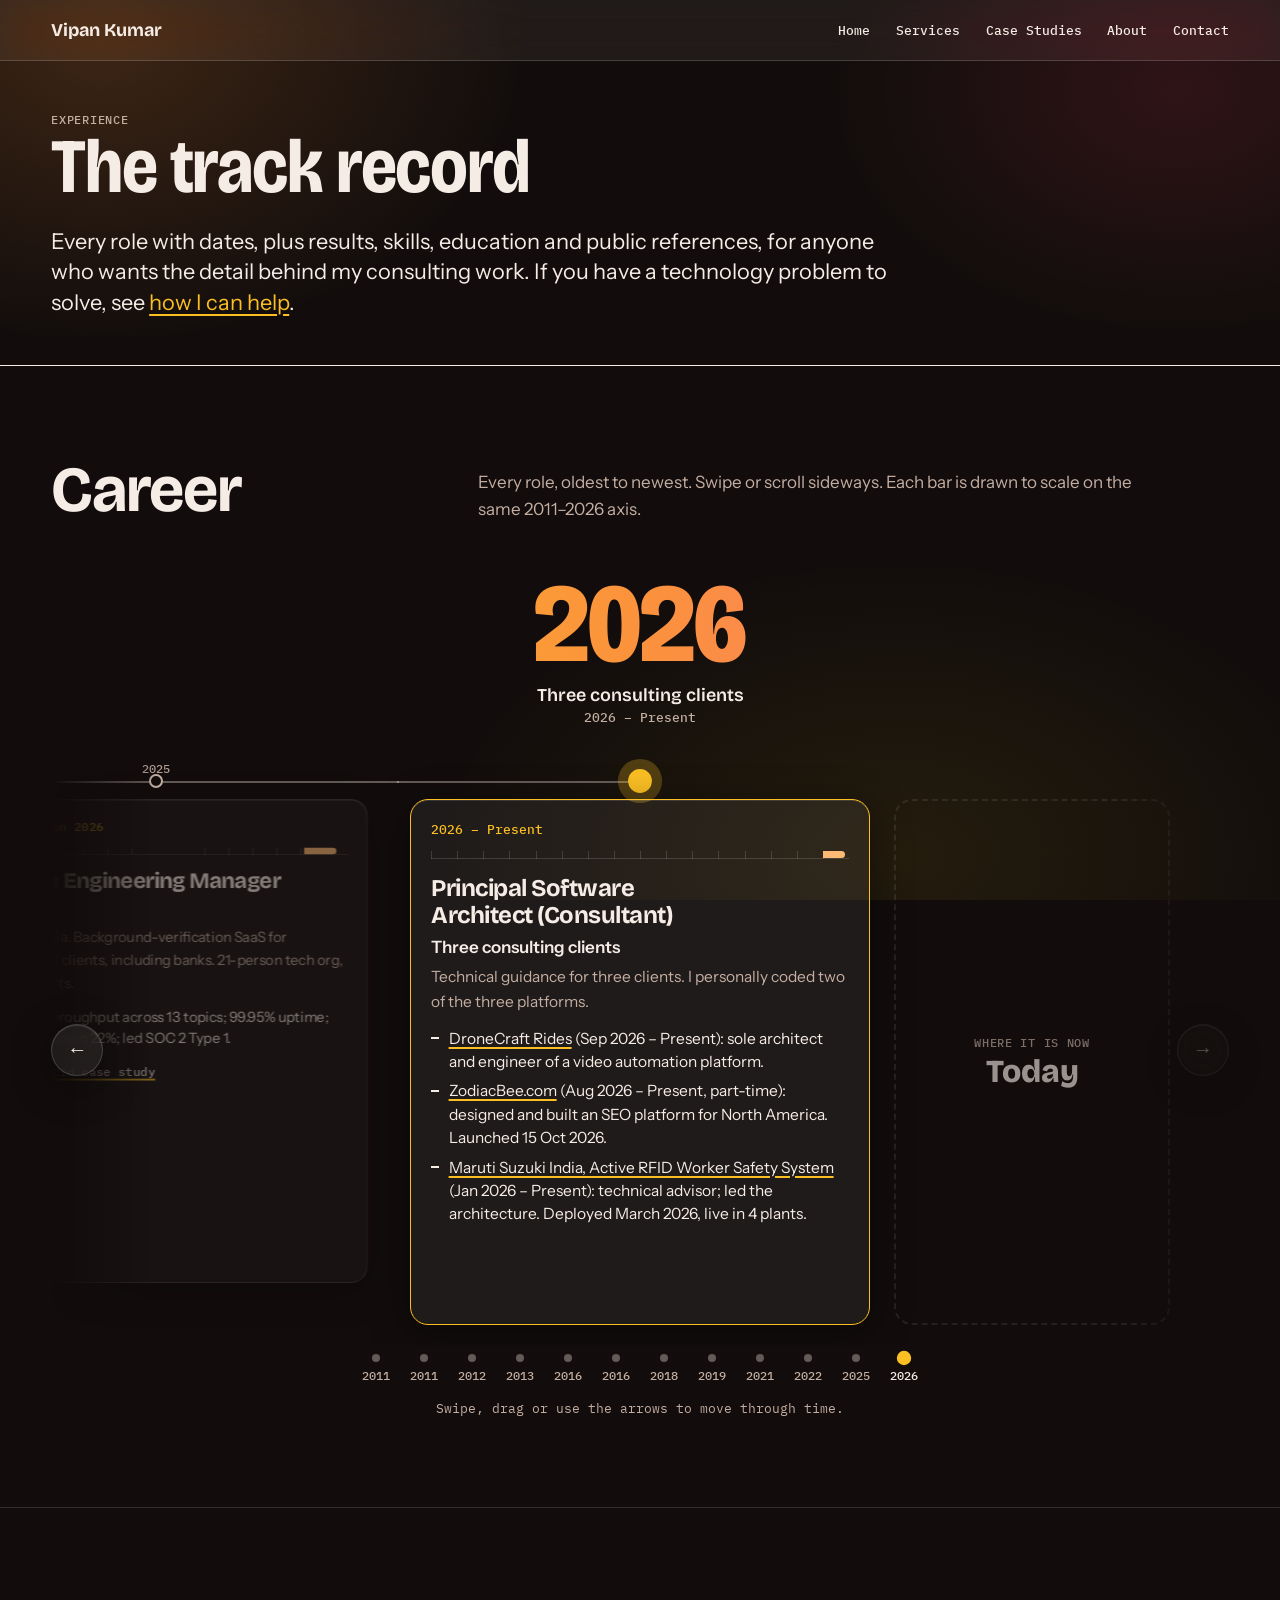
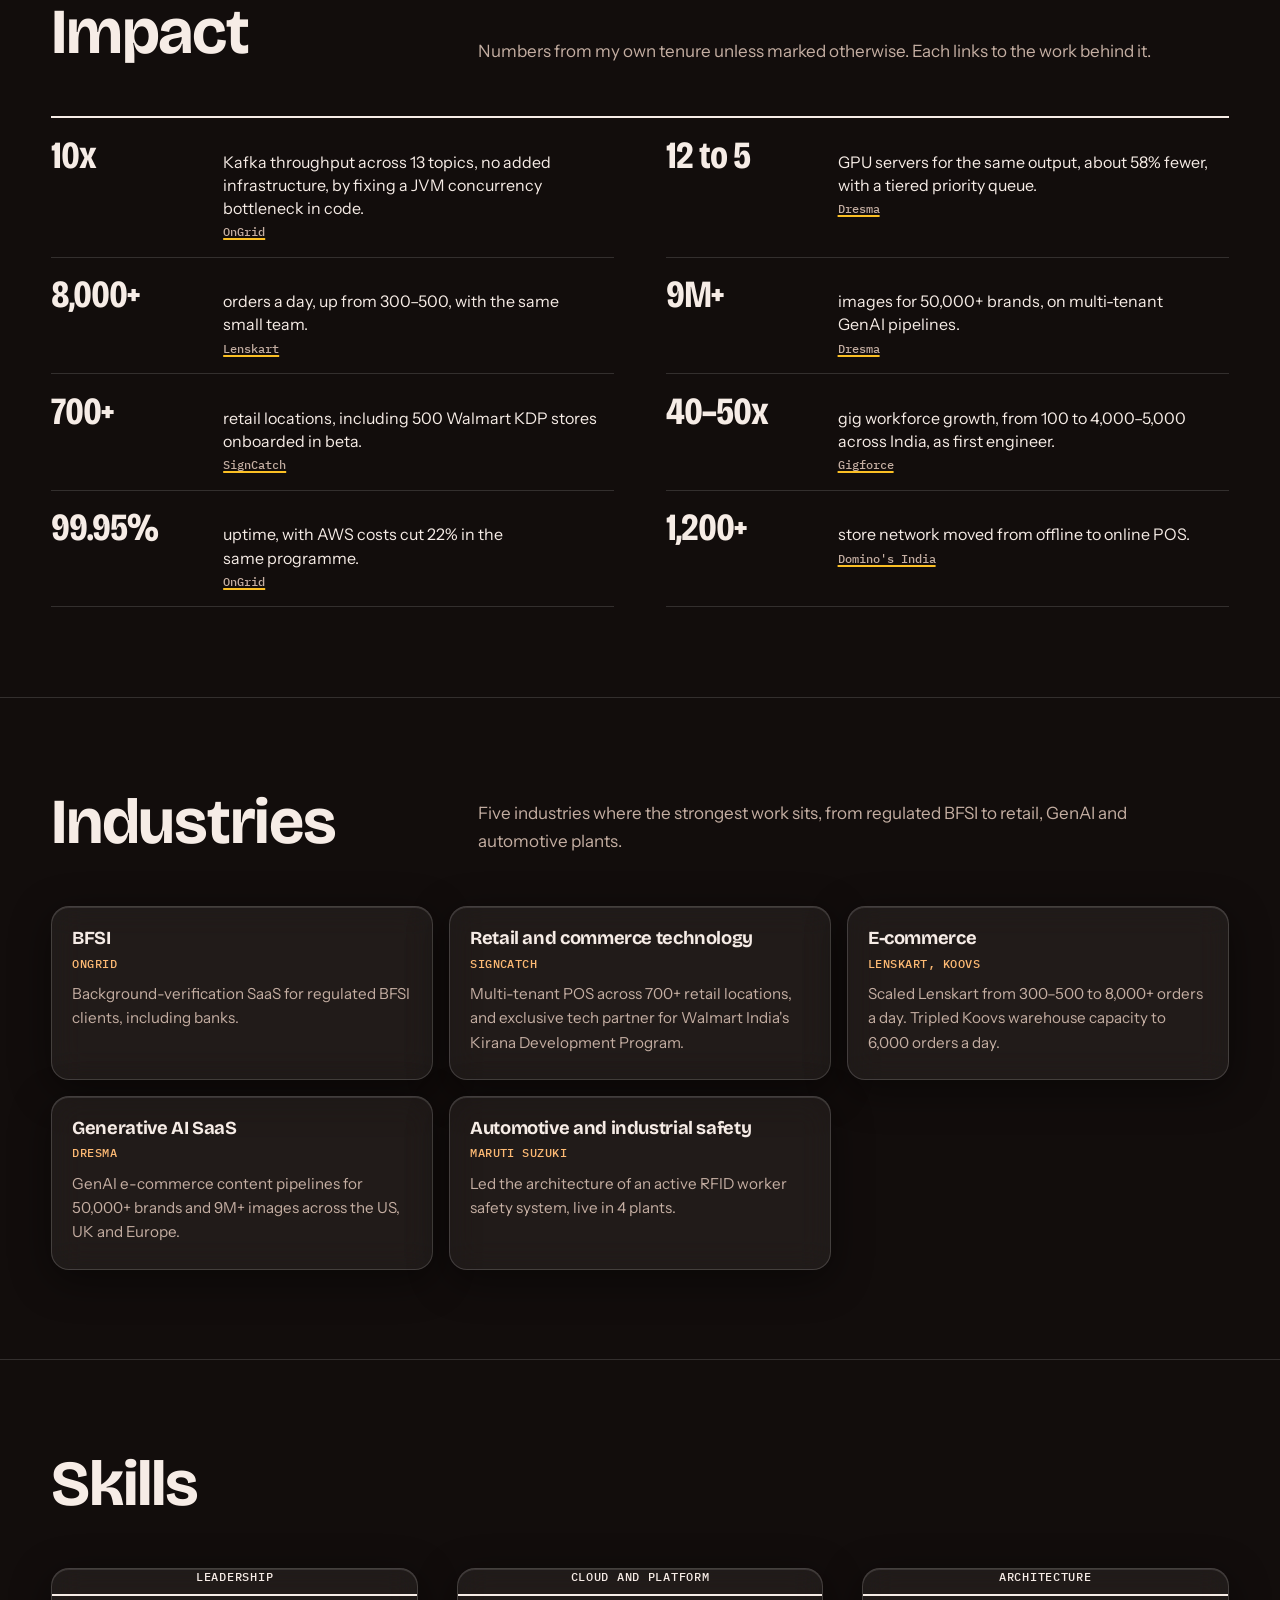
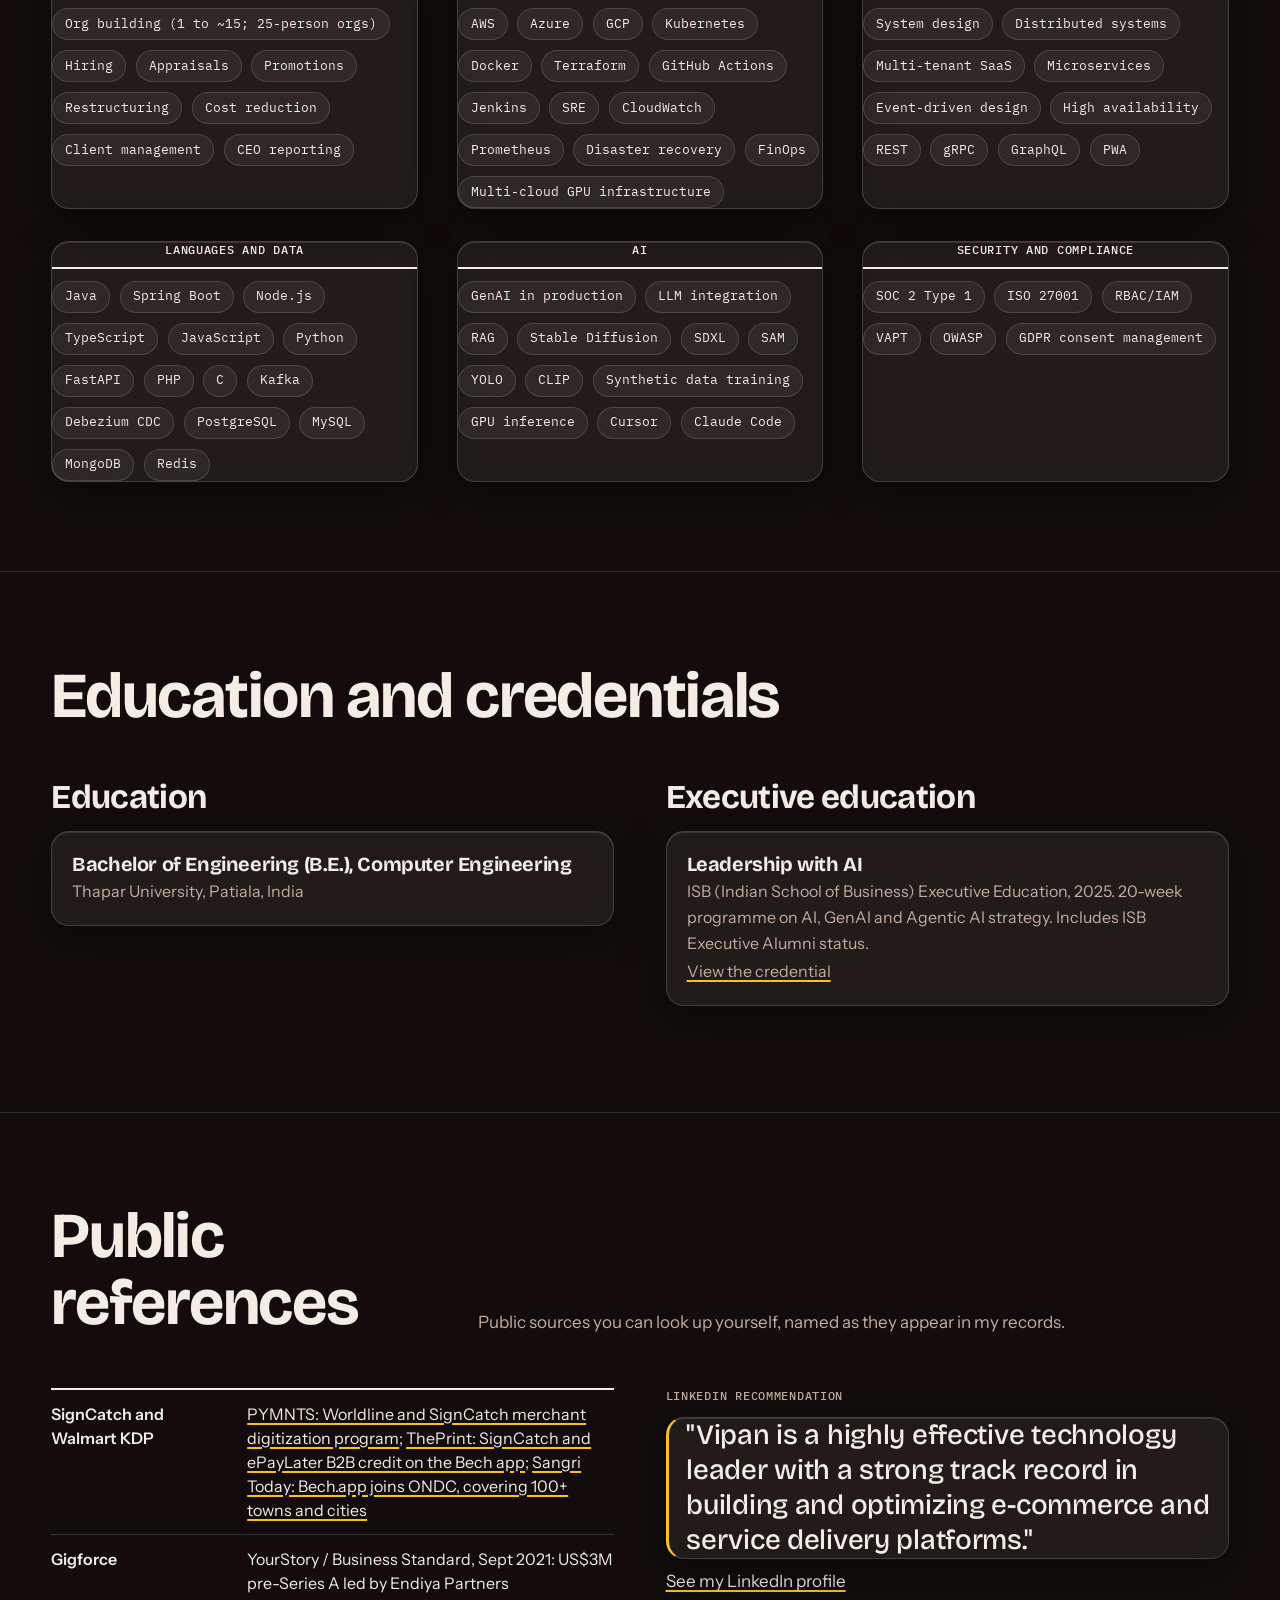
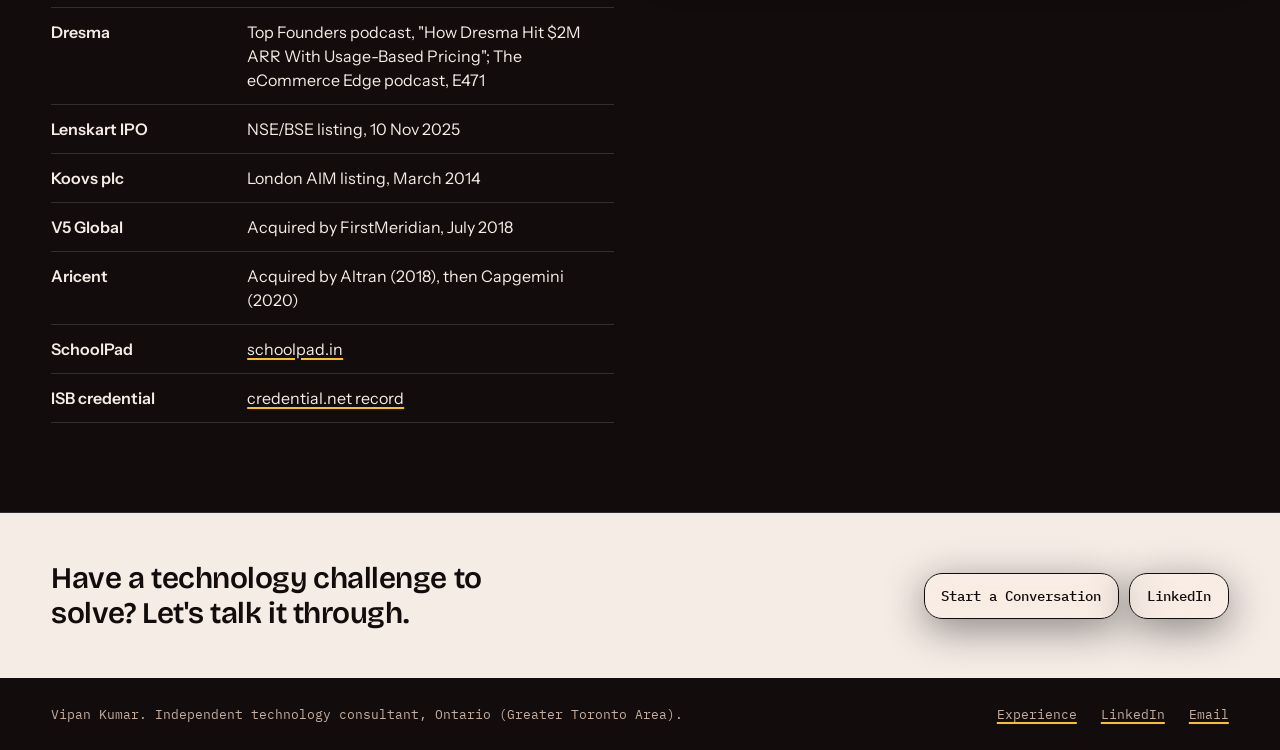
==== experience.html @ 75bd7a9a "Reposition site as independent technology consulting Homepage now leads with services, labelled case" ====
<!doctype html>
<html lang="en-CA">
<head>
<meta charset="utf-8">
<meta name="viewport" content="width=device-width, initial-scale=1">
<title>Experience | Vipan Kumar</title>
<meta name="description" content="The track record behind Vipan Kumar's technology consulting: every role with dates, measured results, industries, skills, education and public references.">
<meta name="author" content="Vipan Kumar">
<link rel="canonical" href="https://vipan.me/experience.html">
<meta name="robots" content="index, follow, max-image-preview:large">
<meta property="og:locale" content="en_CA">
<meta name="twitter:title" content="Experience | Vipan Kumar">
<meta name="twitter:description" content="The track record behind Vipan Kumar's technology consulting: every role with dates, measured results, industries, skills, education and public references.">
<meta name="twitter:image" content="https://vipan.me/assets/og-image.png?v=4">
<link rel="alternate" type="text/plain" href="https://vipan.me/llms.txt" title="LLM-readable summary">
<meta property="og:type" content="profile">
<meta property="og:site_name" content="Vipan Kumar">
<meta property="og:title" content="Experience | Vipan Kumar">
<meta property="og:description" content="The track record behind Vipan Kumar's technology consulting: every role with dates, measured results, industries, skills, education and public references.">
<meta property="og:url" content="https://vipan.me/experience.html">
<meta property="og:image" content="https://vipan.me/assets/og-image.png?v=4">
<meta property="og:image:width" content="1200">
<meta property="og:image:height" content="630">
<meta property="og:image:alt" content="Vipan Kumar, independent technology consultant, fractional CTO and software architect">
<meta name="twitter:card" content="summary_large_image">
<meta name="theme-color" media="(prefers-color-scheme: light)" content="#120d0c">
<meta name="theme-color" media="(prefers-color-scheme: dark)" content="#120d0c">
<link rel="icon" href="assets/favicon.svg" type="image/svg+xml">
<link rel="preload" href="assets/fonts/BricolageGrotesque-var-latin.woff2" as="font" type="font/woff2" crossorigin>
<link rel="stylesheet" href="assets/css/site.css?v=202611042200">
<script>document.documentElement.classList.add('js')</script>
<script>try{var q=new URLSearchParams(location.search).get('palette');if(q&&/^[a-z]+$/.test(q))document.documentElement.setAttribute('data-palette',q)}catch(e){}</script>

<script type="text/javascript">
    (function(c,l,a,r,i,t,y){
        c[a]=c[a]||function(){(c[a].q=c[a].q||[]).push(arguments)};
        t=l.createElement(r);t.async=1;t.src="https://www.clarity.ms/tag/"+i;
        y=l.getElementsByTagName(r)[0];y.parentNode.insertBefore(t,y);
    })(window, document, "clarity", "script", "z8hk6c4tax");
</script>
</head>
<body>
<a class="skip" href="#main">Skip to content</a>
<header class="site-head"><div class="wrap">
<a class="brand" href="index.html"><span>Vipan Kumar</span></a>
<button class="nav-toggle" type="button" aria-expanded="false" aria-controls="site-nav">Menu</button>
<nav class="site-nav" id="site-nav" aria-label="Main">
<a href="index.html">Home</a>
<a href="index.html#services">Services</a>
<a href="index.html#work">Case Studies</a>
<a href="index.html#about">About</a>
<a href="index.html#contact">Contact</a>
</nav>
</div></header>
<main id="main">
<div class="case-head"><div class="wrap">
<p class="label">Experience</p>
<h1>The track record</h1>
<p class="dek">Every role with dates, plus results, skills, education and public references, for anyone who wants the detail behind my consulting work. If you have a technology problem to solve, see <a href="index.html#services">how I can help</a>.</p>
</div></div>
<section class="section" id="career" aria-labelledby="career-h"><div class="wrap">
<div class="section-head"><h2 id="career-h">Career</h2><p>Every role, newest first. Each bar is drawn to scale on the same 2011–2026 axis.</p></div>
<div class="axis" aria-hidden="true"><span class="label">Dates</span><div class="axis-track"><span style="left:0.00%">2011</span><span style="left:31.25%">2016</span><span style="left:62.50%">2021</span><span style="left:93.75%">2026</span></div></div>
<ol>
<li class="role reveal">
<div class="role-when">2026 – Present</div>
<div>
<div class="track" aria-hidden="true"><i style="--s:93.75%;--w:5.21%"></i></div>
<h3>Principal Software Architect (Consultant)</h3>
<p class="org">Three consulting clients</p>
<p class="ctx">Technical guidance for three clients. I personally coded two of the three platforms.</p>
<ul><li><a href="work/dronecraft.html">DroneCraft Rides</a> (Sep 2026 – Present): sole architect and engineer of a video automation platform.</li><li><a href="work/zodiacbee.html">ZodiacBee.com</a> (Aug 2026 – Present, part-time): designed and built an SEO platform for North America. Launched 15 Oct 2026.</li><li><a href="work/maruti-suzuki-rfid.html">Maruti Suzuki India, Active RFID Worker Safety System</a> (Jan 2026 – Present): technical advisor; led the architecture. Deployed March 2026, live in 4 plants.</li></ul>

</div>
</li>
<li class="role reveal">
<div class="role-when">Mar 2025 – Jun 2026</div>
<div>
<div class="track" aria-hidden="true"><i style="--s:88.54%;--w:8.33%"></i></div>
<h3>Software Engineering Manager</h3>
<p class="org">OnGrid</p>
<p class="ctx">Gurugram, India. Background-verification SaaS for regulated BFSI clients, including banks. 21-person tech org, 10 direct reports.</p>
<ul><li>10x Kafka throughput across 13 topics; 99.95% uptime; AWS costs down 22%; led SOC 2 Type 1.</li></ul>
<a class="more" href="work/ongrid.html">Read the OnGrid case study</a>
</div>
</li>
<li class="role reveal">
<div class="role-when">Feb 2022 – Feb 2025</div>
<div>
<div class="track" aria-hidden="true"><i style="--s:69.27%;--w:19.27%"></i></div>
<h3>Technical Architect &amp; Lead Engineering Manager; previously Senior Engineering Manager</h3>
<p class="org">Dresma</p>
<p class="ctx">HQ USA; engineering in Gurugram, India. GenAI e-commerce content SaaS. Senior Engineering Manager Feb 2022 – Oct 2023; Technical Architect &amp; Lead Engineering Manager Nov 2023 – Feb 2025. Tech org of 25–30, reporting to the CEO.</p>
<ul><li>50,000+ brands and 9M+ images; GPU servers from 12 to 5 for the same output; platform still powers the company, since grown to US$2M ARR.</li></ul>
<a class="more" href="work/dresma.html">Read the Dresma case study</a>
</div>
</li>
<li class="role reveal">
<div class="role-when">May 2021 – Feb 2022</div>
<div>
<div class="track" aria-hidden="true"><i style="--s:64.58%;--w:5.21%"></i></div>
<h3>Senior Software Architect / Founding Engineer</h3>
<p class="org">Gigforce</p>
<p class="ctx">Gurugram, India. On-demand gig staffing platform; US$3M pre-Series A led by Endiya Partners (Sept 2021). Team grew from 1 engineer to about 15.</p>
<ul><li>Grew the gig workforce from 100 to 4,000–5,000 across India as first engineer.</li></ul>
<a class="more" href="work/gigforce.html">Read the Gigforce case study</a>
</div>
</li>
<li class="role reveal">
<div class="role-when">Sep 2019 – May 2021</div>
<div>
<div class="track" aria-hidden="true"><i style="--s:54.17%;--w:10.94%"></i></div>
<h3>Senior Software Architect</h3>
<p class="org">SignCatch Inc.</p>
<p class="ctx">Incorporated in California, USA; engineering in New Delhi. B2B retail-tech, POS and Retail Commerce-as-a-Service. Team of 25, reporting to the CEO.</p>
<ul><li>Exclusive tech partner for Walmart India's KDP; 700+ retail locations; ISO 27001 achieved.</li></ul>
<a class="more" href="work/signcatch-walmart-kdp.html">Read the SignCatch and Walmart KDP case study</a>
</div>
</li>
<li class="role reveal">
<div class="role-when">Aug 2018 – Sep 2019</div>
<div>
<div class="track" aria-hidden="true"><i style="--s:47.40%;--w:7.29%"></i></div>
<h3>Lead Software Scientist</h3>
<p class="org">Domino's India (Jubilant FoodWorks)</p>
<p class="ctx">Noida, India. Hands-on individual contributor on a 10-person PHP to Java migration team.</p>
<ul><li>Moved a 1,200+ store network from offline to online POS, reducing store setup cost and speeding up new store launches.</li><li>Designed the refund reconciliation engine for peak days of about US$420,000 in orders.</li><li>Revamped order management: real-time item availability, state-level taxes, dynamic pricing and a multi-language UI.</li><li>Integrated food aggregators and payment gateways for real-time order flow and kitchen dispatch.</li><li>Piloted kitchen-prep forecasting for 20-minute delivery, plus a train delivery pilot.</li></ul>

</div>
</li>
<li class="role reveal">
<div class="role-when">Nov 2016 – Aug 2018</div>
<div>
<div class="track" aria-hidden="true"><i style="--s:36.46%;--w:11.46%"></i></div>
<h3>Technical Lead</h3>
<p class="org">Koovs plc</p>
<p class="ctx">London, UK (AIM-listed 2014), India operations; worked with the UK team. Team of 3 engineers. Stack: PHP, Java, Microsoft Navision ERP.</p>
<ul><li>Tripled warehouse capacity from 2,000 to 6,000 orders a day with the same workforce by rewriting the supply chain system and automating warehouse operations.</li><li>Built a vendor portal that let suppliers handle stock-in and GRN themselves, reducing manpower needs.</li><li>Built vendor and stock management, PO/GRN automation, pigeon-hole picking, stock-take automation and conveyor belt integration.</li><li>Improved finance reporting accuracy through Navision integration; set up warehouse SOPs.</li></ul>

</div>
</li>
<li class="role reveal">
<div class="role-when">Feb 2016 – Nov 2016</div>
<div>
<div class="track" aria-hidden="true"><i style="--s:31.77%;--w:5.21%"></i></div>
<h3>Technical Team Lead</h3>
<p class="org">V5 Global Services (Infield Infotech)</p>
<p class="ctx">Delhi, India. Staffing and trade-marketing firm, acquired by FirstMeridian in July 2018. 8 direct reports. Stack: MEAN, migrated from legacy PHP.</p>
<ul><li>Rebuilt the entire architecture within 6 months, from legacy PHP to MEAN, for a workforce platform serving 10,000+ field workers across India.</li><li>The platform covered attendance, sales tracking, route management, training and HRMS.</li><li>Handled client discussions for Hindware, Usha, Whirlpool, Aircel, Airtel, Philips, Fitbit and Bajaj.</li></ul>

</div>
</li>
<li class="role reveal">
<div class="role-when">Jun 2013 – Feb 2016</div>
<div>
<div class="track" aria-hidden="true"><i style="--s:15.10%;--w:17.19%"></i></div>
<h3>Senior Software Engineer, then Technology Lead</h3>
<p class="org">Lenskart (Valyoo Technologies)</p>
<p class="ctx">Faridabad / Delhi NCR, India. Early 10-person tech team. Technology Lead from Sept 2014. Lenskart listed on NSE/BSE on 10 Nov 2025, after my tenure.</p>
<ul><li>Scaled the platform from 300–500 to 8,000+ orders a day with the same small team.</li></ul>
<a class="more" href="work/lenskart.html">Read the Lenskart case study</a>
</div>
</li>
<li class="role reveal">
<div class="role-when">Mar 2012 – Jun 2013</div>
<div>
<div class="track" aria-hidden="true"><i style="--s:7.29%;--w:8.33%"></i></div>
<h3>Software Scientist, then Senior Software Scientist</h3>
<p class="org">Samsung R&amp;D Institute (SRI)</p>
<p class="ctx">Bangalore, India. Promoted within 10 months.</p>
<ul><li>Chosen as one of six on the initial Tizen OS research team (2 India, 3 Korea, 1 Intel engineer), building a lightweight browser for low-power devices.</li><li>Customized the core of the WebKit2 engine to support 3D graphics and WebGL rendering on the Tizen browser.</li></ul>

</div>
</li>
<li class="role reveal">
<div class="role-when">Sep 2011 – Feb 2012</div>
<div>
<div class="track" aria-hidden="true"><i style="--s:4.17%;--w:3.12%"></i></div>
<h3>Software Engineer</h3>
<p class="org">Aricent (now Capgemini Engineering)</p>
<p class="ctx">Gurugram, India.</p>
<ul><li>Ranked top performer out of 26 in the Nalanda professional training program.</li><li>OS customization for BTS (Base Transceiver Station) boxes in C on Linux, for clients Airtel and BSNL.</li></ul>

</div>
</li>
<li class="role reveal">
<div class="role-when">Jan 2011 – Jun 2011</div>
<div>
<div class="track" aria-hidden="true"><i style="--s:0.00%;--w:3.12%"></i></div>
<h3>Software Intern</h3>
<p class="org">SchoolPad</p>
<p class="ctx">Chandigarh, India. School ERP.</p>
<ul><li>Built the multi-campus, multi-tenant beta platform with a team of 5 new graduates, using PHP and MySQL. It onboarded Chitkara University as beta client plus 3–5 Chandigarh schools.</li></ul>

</div>
</li>
</ol>
</div></section>

<section class="section" aria-labelledby="impact-h"><div class="wrap">
<div class="section-head"><h2 id="impact-h">Impact</h2><p>Numbers from my own tenure unless marked otherwise. Each links to the work behind it.</p></div>
<ul class="ledger">
<li class="reveal"><strong>10x</strong><p>Kafka throughput across 13 topics, no added infrastructure, by fixing a JVM concurrency bottleneck in code.<a class="src" href="work/ongrid.html">OnGrid</a></p></li>
<li class="reveal"><strong>12 to 5</strong><p>GPU servers for the same output, about 58% fewer, with a tiered priority queue.<a class="src" href="work/dresma.html">Dresma</a></p></li>
<li class="reveal"><strong>8,000+</strong><p>orders a day, up from 300–500, with the same small team.<a class="src" href="work/lenskart.html">Lenskart</a></p></li>
<li class="reveal"><strong>9M+</strong><p>images for 50,000+ brands, on multi-tenant GenAI pipelines.<a class="src" href="work/dresma.html">Dresma</a></p></li>
<li class="reveal"><strong>700+</strong><p>retail locations, including 500 Walmart KDP stores onboarded in beta.<a class="src" href="work/signcatch-walmart-kdp.html">SignCatch</a></p></li>
<li class="reveal"><strong>40–50x</strong><p>gig workforce growth, from 100 to 4,000–5,000 across India, as first engineer.<a class="src" href="work/gigforce.html">Gigforce</a></p></li>
<li class="reveal"><strong>99.95%</strong><p>uptime, with AWS costs cut 22% in the same programme.<a class="src" href="work/ongrid.html">OnGrid</a></p></li>
<li class="reveal"><strong>1,200+</strong><p>store network moved from offline to online POS.<a class="src" href="#career">Domino's India</a></p></li>
</ul>
</div></section>

<section class="section" id="industries" aria-labelledby="industries-h"><div class="wrap">
<div class="section-head"><h2 id="industries-h">Industries</h2><p>Five industries where the strongest work sits, from regulated BFSI to retail, GenAI and automotive plants.</p></div>
<ul class="industries">
<li class="reveal"><a href="work/ongrid.html"><h3>BFSI</h3><p class="ind-co">OnGrid</p><p>Background-verification SaaS for regulated BFSI clients, including banks.</p></a></li>
<li class="reveal"><a href="work/signcatch-walmart-kdp.html"><h3>Retail and commerce technology</h3><p class="ind-co">SignCatch</p><p>Multi-tenant POS across 700+ retail locations, and exclusive tech partner for Walmart India's Kirana Development Program.</p></a></li>
<li class="reveal"><a href="work/lenskart.html"><h3>E-commerce</h3><p class="ind-co">Lenskart, Koovs</p><p>Scaled Lenskart from 300–500 to 8,000+ orders a day. Tripled Koovs warehouse capacity to 6,000 orders a day.</p></a></li>
<li class="reveal"><a href="work/dresma.html"><h3>Generative AI SaaS</h3><p class="ind-co">Dresma</p><p>GenAI e-commerce content pipelines for 50,000+ brands and 9M+ images across the US, UK and Europe.</p></a></li>
<li class="reveal"><a href="work/maruti-suzuki-rfid.html"><h3>Automotive and industrial safety</h3><p class="ind-co">Maruti Suzuki</p><p>Led the architecture of an active RFID worker safety system, live in 4 plants.</p></a></li>
</ul>
</div></section>
<section class="section" id="skills" aria-labelledby="skills-h"><div class="wrap">
<div class="section-head"><h2 id="skills-h">Skills</h2></div>
<div class="skills">
<div class="reveal"><h3>Leadership</h3><ul class="tags"><li>Org building (1 to ~15; 25-person orgs)</li><li>Hiring</li><li>Appraisals</li><li>Promotions</li><li>Restructuring</li><li>Cost reduction</li><li>Client management</li><li>CEO reporting</li></ul></div>
<div class="reveal"><h3>Cloud and platform</h3><ul class="tags"><li>AWS</li><li>Azure</li><li>GCP</li><li>Kubernetes</li><li>Docker</li><li>Terraform</li><li>GitHub Actions</li><li>Jenkins</li><li>SRE</li><li>CloudWatch</li><li>Prometheus</li><li>Disaster recovery</li><li>FinOps</li><li>Multi-cloud GPU infrastructure</li></ul></div>
<div class="reveal"><h3>Architecture</h3><ul class="tags"><li>System design</li><li>Distributed systems</li><li>Multi-tenant SaaS</li><li>Microservices</li><li>Event-driven design</li><li>High availability</li><li>REST</li><li>gRPC</li><li>GraphQL</li><li>PWA</li></ul></div>
<div class="reveal"><h3>Languages and data</h3><ul class="tags"><li>Java</li><li>Spring Boot</li><li>Node.js</li><li>TypeScript</li><li>JavaScript</li><li>Python</li><li>FastAPI</li><li>PHP</li><li>C</li><li>Kafka</li><li>Debezium CDC</li><li>PostgreSQL</li><li>MySQL</li><li>MongoDB</li><li>Redis</li></ul></div>
<div class="reveal"><h3>AI</h3><ul class="tags"><li>GenAI in production</li><li>LLM integration</li><li>RAG</li><li>Stable Diffusion</li><li>SDXL</li><li>SAM</li><li>YOLO</li><li>CLIP</li><li>Synthetic data training</li><li>GPU inference</li><li>Cursor</li><li>Claude Code</li></ul></div>
<div class="reveal"><h3>Security and compliance</h3><ul class="tags"><li>SOC 2 Type 1</li><li>ISO 27001</li><li>RBAC/IAM</li><li>VAPT</li><li>OWASP</li><li>GDPR consent management</li></ul></div>
</div>
</div></section>
<section class="section" id="education" aria-labelledby="edu-h"><div class="wrap">
<div class="section-head"><h2 id="edu-h">Education and credentials</h2></div>
<div class="two">
<div>
<h3 class="sub-h">Education</h3>
<div class="entry"><h3>Bachelor of Engineering (B.E.), Computer Engineering</h3><p>Thapar University, Patiala, India</p></div>
</div>
<div>
<h3 class="sub-h">Executive education</h3>
<div class="entry"><h3>Leadership with AI</h3><p>ISB (Indian School of Business) Executive Education, 2025. 20-week programme on AI, GenAI and Agentic AI strategy. Includes ISB Executive Alumni status.</p><p><a href="https://www.credential.net/8fca11be-3d39-4c0f-8441-4ba1a1315897" rel="noopener">View the credential</a></p></div>
</div>
</div>
</div></section>

<section class="section" id="references" aria-labelledby="refs-h"><div class="wrap">
<div class="section-head"><h2 id="refs-h">Public references</h2><p>Public sources you can look up yourself, named as they appear in my records.</p></div>
<div class="two">
<ul class="refs">
<li><b>SignCatch and Walmart KDP</b><span><a href="https://www.pymnts.com/partnerships/2023/worldline-and-signcatch-launch-merchant-digitization-program-in-india/" target="_blank" rel="noopener noreferrer">PYMNTS: Worldline and SignCatch merchant digitization program</a>; <a href="https://theprint.in/ani-press-releases/signcatch-partners-epaylater-to-enable-b2b-credit-for-small-retailers-on-bech-app/679714/" target="_blank" rel="noopener noreferrer">ThePrint: SignCatch and ePayLater B2B credit on the Bech app</a>; <a href="https://www.sangritoday.com/spotlight/signcatchs-decentralized-seller-platform-bechapp-joins-ondc-covering-100-towns-and-cities-across-india" target="_blank" rel="noopener noreferrer">Sangri Today: Bech.app joins ONDC, covering 100+ towns and cities</a></span></li>
<li><b>Gigforce</b><span>YourStory / Business Standard, Sept 2021: US$3M pre-Series A led by Endiya Partners</span></li>
<li><b>Dresma</b><span>Top Founders podcast, "How Dresma Hit $2M ARR With Usage-Based Pricing"; The eCommerce Edge podcast, E471</span></li>
<li><b>Lenskart IPO</b><span>NSE/BSE listing, 10 Nov 2025</span></li>
<li><b>Koovs plc</b><span>London AIM listing, March 2014</span></li>
<li><b>V5 Global</b><span>Acquired by FirstMeridian, July 2018</span></li>
<li><b>Aricent</b><span>Acquired by Altran (2018), then Capgemini (2020)</span></li>
<li><b>SchoolPad</b><span><a href="https://schoolpad.in" rel="noopener">schoolpad.in</a></span></li>
<li><b>ISB credential</b><span><a href="https://www.credential.net/8fca11be-3d39-4c0f-8441-4ba1a1315897" rel="noopener">credential.net record</a></span></li>
</ul>
<div>
<p class="label" style="margin-bottom:.75rem">LinkedIn recommendation</p>
<blockquote class="rec">"Vipan is a highly effective technology leader with a strong track record in building and optimizing e-commerce and service delivery platforms."</blockquote>
<p class="rec-src"><a href="https://www.linkedin.com/in/vipankverma/" rel="me">See my LinkedIn profile</a></p>
</div>
</div>
</div></section>
</main>
<aside class="case-cta" aria-label="Contact"><div class="wrap">
<p>Have a technology challenge to solve? Let's talk it through.</p>
<div class="actions"><a class="btn" href="index.html#contact">Start a Conversation</a><a class="btn" href="https://www.linkedin.com/in/vipankverma/" rel="me">LinkedIn</a></div>
</div></aside>
<footer class="site-foot"><div class="wrap">
<span>Vipan Kumar. Independent technology consultant, Ontario (Greater Toronto Area).</span>
<nav class="foot-nav" aria-label="Secondary"><a href="experience.html">Experience</a><a href="https://www.linkedin.com/in/vipankverma/" rel="me">LinkedIn</a><a href="mailto:vipankverma03@gmail.com">Email</a></nav>
</div></footer>
<script src="assets/js/site.js?v=202611042200"></script>
</body>
</html>
---- assets/css/site.css ----
/* Vipan Kumar portfolio. Plain CSS, no build step. */

@font-face { font-family: "Bricolage Grotesque"; src: url("../fonts/BricolageGrotesque-var-latin.woff2") format("woff2"); font-weight: 200 800; font-stretch: 75% 100%; font-display: swap; }
@font-face { font-family: "Instrument Sans"; src: url("../fonts/InstrumentSans-var-latin.woff2") format("woff2"); font-weight: 400 700; font-stretch: 75% 100%; font-display: swap; }
@font-face { font-family: "IBM Plex Mono"; src: url("../fonts/IBMPlexMono-400-latin.woff2") format("woff2"); font-weight: 400; font-display: swap; }
@font-face { font-family: "IBM Plex Mono"; src: url("../fonts/IBMPlexMono-500-latin.woff2") format("woff2"); font-weight: 500; font-display: swap; }

:root {
  color-scheme: light;
  --bg: #f2f4f0;
  --surface: #fafbf8;
  --ink: #111a17;
  --muted: #47544e;
  --rule: #c6cec8;
  --rule-strong: #111a17;
  --accent: #b5390a;
  --accent-ink: #fff8f3;
  --data: #0f5f50;
  --data-soft: #cfdcd5;
  --grid: rgba(17, 26, 23, .055);

  --display: "Bricolage Grotesque", ui-sans-serif, system-ui, -apple-system, "Segoe UI", sans-serif;
  --sans: "Instrument Sans", ui-sans-serif, system-ui, -apple-system, "Segoe UI", sans-serif;
  --mono: "IBM Plex Mono", ui-monospace, "SF Mono", Menlo, Consolas, monospace;

  --gutter: clamp(16px, 4vw, 56px);
  --page: 1320px;
  --ease: cubic-bezier(.2, .7, .2, 1);
}
@media (prefers-color-scheme: dark) {
  :root:not([data-theme="light"]) {
    color-scheme: dark;
    --bg: #0e1312;
    --surface: #151c1a;
    --ink: #e9ede8;
    --muted: #a5b1aa;
    --rule: #2d3734;
    --rule-strong: #e9ede8;
    --accent: #ff9460;
    --accent-ink: #1a0d06;
    --data: #65cfb5;
    --data-soft: #27332f;
    --grid: rgba(233, 237, 232, .05);
  }
}
:root[data-theme="dark"] {
  color-scheme: dark;
  --bg: #0e1312;
  --surface: #151c1a;
  --ink: #e9ede8;
  --muted: #a5b1aa;
  --rule: #2d3734;
  --rule-strong: #e9ede8;
  --accent: #ff9460;
  --accent-ink: #1a0d06;
  --data: #65cfb5;
  --data-soft: #27332f;
  --grid: rgba(233, 237, 232, .05);
}

*, *::before, *::after { box-sizing: border-box; }
html { -webkit-text-size-adjust: 100%; scroll-behavior: smooth; scroll-padding-top: 84px; }
body { margin: 0; background: var(--bg); color: var(--ink); font: 400 1.0625rem/1.6 var(--sans); overflow-wrap: break-word; }
h1, h2, h3, p, ul, ol, dl, dd, figure { margin: 0; }
ul, ol { padding: 0; list-style: none; }
img, svg { display: block; max-width: 100%; }
a { color: inherit; text-decoration-color: var(--accent); text-decoration-thickness: 1.5px; text-underline-offset: .2em; }
a:hover { color: var(--accent); }
:focus-visible { outline: 3px solid var(--accent); outline-offset: 3px; border-radius: 2px; }
h1, h2, h3 { font-family: var(--display); font-weight: 700; line-height: 1.05; letter-spacing: -.02em; text-wrap: balance; }
p { text-wrap: pretty; }

.wrap { max-width: var(--page); margin-inline: auto; padding-inline: var(--gutter); }
.skip { position: absolute; left: var(--gutter); top: -60px; z-index: 30; background: var(--accent); color: var(--accent-ink); padding: .5rem .9rem; font: 500 .875rem var(--mono); }
.skip:focus { top: 8px; color: var(--accent-ink); }
.label { font: 500 .75rem/1.4 var(--mono); letter-spacing: .06em; text-transform: uppercase; color: var(--muted); }

/* Header */
.site-head { position: sticky; top: 0; z-index: 20; background: color-mix(in srgb, var(--bg) 90%, transparent); backdrop-filter: blur(10px); border-bottom: 1px solid var(--rule); }
.site-head .wrap { display: flex; align-items: center; justify-content: space-between; gap: 1rem; min-height: 60px; }
.brand { font: 700 1.125rem/1 var(--display); letter-spacing: -.01em; text-decoration: none; white-space: nowrap; }
.site-nav { display: flex; align-items: center; gap: clamp(.65rem, 2vw, 1.75rem); font: 500 .8125rem var(--mono); }
.site-nav a { text-decoration: none; padding: .5rem 0; }
.site-nav a:hover { text-decoration: underline; }
.theme-btn { display: none; font: 500 .8125rem var(--mono); color: inherit; background: none; border: 1px solid var(--rule); border-radius: 2px; padding: .4rem .6rem; cursor: pointer; min-height: 34px; white-space: nowrap; }
.theme-btn:hover { border-color: var(--accent); color: var(--accent); }
.js .theme-btn { display: inline-block; }
.progress { display: none; }

/* Buttons */
.actions { display: flex; flex-wrap: wrap; gap: .625rem; }
.btn { display: inline-flex; align-items: center; min-height: 46px; padding: .625rem 1.05rem; font: 500 .875rem/1.3 var(--mono); text-decoration: none; border: 1px solid var(--rule-strong); border-radius: 2px; transition: background .18s, color .18s, border-color .18s; }
.btn:hover { background: var(--ink); color: var(--bg); }
.btn.primary { background: var(--accent); border-color: var(--accent); color: var(--accent-ink); }
.btn.primary:hover { background: var(--ink); border-color: var(--ink); color: var(--bg); }

/* Hero */
.hero { position: relative; padding-block: 1rem clamp(2.5rem, 6vw, 5rem); background-image: linear-gradient(var(--grid) 1px, transparent 1px), linear-gradient(90deg, var(--grid) 1px, transparent 1px); background-size: 56px 56px; border-bottom: 1px solid var(--rule-strong); }
.hero-top { display: grid; grid-template-columns: minmax(0, 7fr) minmax(0, 5fr); gap: clamp(1.5rem, 4vw, 3.5rem); align-items: start; }
.hero h1 { font-size: clamp(5rem, 18.5vw, 14rem); line-height: .86; letter-spacing: -.012em; font-weight: 800; font-stretch: 86%; }
.hero h1 span { display: block; }
.hero h1 span + span { color: var(--accent); }
.spec { border-top: 2px solid var(--rule-strong); background: var(--surface); }
.spec > div { padding: .7rem .85rem; border-bottom: 1px solid var(--rule); border-inline: 1px solid var(--rule); }
.spec dt { margin-bottom: .1rem; }
.spec dd { font-size: .96875rem; line-height: 1.4; font-weight: 500; }
.hero-bottom { display: grid; grid-template-columns: minmax(0, 1fr); gap: clamp(1.5rem, 4vw, 3.5rem); margin-top: clamp(1.75rem, 3.5vw, 3rem); align-items: start; }
.statement { font: 600 clamp(1.625rem, 3.2vw, 2.75rem)/1.1 var(--display); letter-spacing: -.02em; text-wrap: balance; }
.hero-sub { color: var(--muted); max-width: 62ch; }
.hero-side .actions { margin-top: 1.25rem; }

/* Sections */
.section { padding-block: clamp(3rem, 7vw, 6rem); border-bottom: 1px solid var(--rule); }
.section-head { display: grid; grid-template-columns: minmax(0, 4fr) minmax(0, 8fr); gap: 1rem clamp(1.5rem, 4vw, 3.5rem); margin-bottom: clamp(1.75rem, 4vw, 3.25rem); align-items: end; }
.section-head h2 { font-size: clamp(2.25rem, 5vw, 4.25rem); }
.section-head p { color: var(--muted); max-width: 62ch; }
.section-head:not(:has(p)) { grid-template-columns: minmax(0, 1fr); }

/* Impact ledger */
.ledger { display: grid; grid-template-columns: repeat(2, minmax(0, 1fr)); column-gap: clamp(1.5rem, 4vw, 3.5rem); border-top: 2px solid var(--rule-strong); }
.ledger li { display: grid; grid-template-columns: minmax(0, 9.5rem) minmax(0, 1fr); gap: .25rem 1.25rem; padding-block: 1.1rem; border-bottom: 1px solid var(--rule); align-items: baseline; }
.ledger strong { font: 700 clamp(1.75rem, 3vw, 2.5rem)/1 var(--display); font-stretch: 80%; letter-spacing: -.025em; white-space: nowrap; }
.ledger p { font-size: 1rem; line-height: 1.45; }
.ledger .src { display: block; margin-top: .25rem; font: 500 .75rem var(--mono); color: var(--muted); }

/* Two readings */
.paths { display: grid; grid-template-columns: repeat(2, minmax(0, 1fr)); gap: clamp(1.5rem, 4vw, 3.5rem); }
.path { border-top: 2px solid var(--rule-strong); padding-top: 1rem; display: flex; flex-direction: column; gap: 1rem; }
.path h3 { font-size: clamp(1.5rem, 2.6vw, 2.125rem); }
.path .targets { font: 400 .8125rem/1.5 var(--mono); color: var(--muted); }
.path ul { display: grid; gap: .55rem; flex: 1; }
.path li { padding-left: 1.1rem; position: relative; }
.path li::before { content: ""; position: absolute; left: 0; top: .68em; width: .5rem; height: 2px; background: var(--accent); }

/* Work list */
.work-group { margin-bottom: 2.75rem; }
.work-group:last-child { margin-bottom: 0; }
.work-group > .label { display: block; padding-bottom: .55rem; border-bottom: 2px solid var(--rule-strong); }
.work-row { position: relative; display: grid; grid-template-columns: minmax(0, 13rem) minmax(0, 1fr) minmax(0, 15rem); gap: .5rem clamp(1rem, 3vw, 2.5rem); padding-block: 1.5rem; border-bottom: 1px solid var(--rule); transition: background .18s; }
.work-row:hover { background: var(--surface); }
.work-metric { font: 700 clamp(1.875rem, 3.4vw, 3rem)/1 var(--display); font-stretch: 80%; letter-spacing: -.03em; color: var(--data); }
.work-metric small { display: block; margin-top: .4rem; font: 500 .75rem/1.4 var(--mono); letter-spacing: 0; color: var(--muted); }
.work-row h3 { font-size: clamp(1.375rem, 2.3vw, 1.875rem); line-height: 1.12; margin-bottom: .45rem; }
.work-row h3 a { text-decoration: none; }
.work-row h3 a::after { content: ""; position: absolute; inset: 0; }
.work-row:hover h3 a { color: var(--accent); }
.work-row p { color: var(--muted); max-width: 60ch; }
.work-meta { font: 400 .8125rem/1.5 var(--mono); color: var(--muted); }
.work-meta b { display: block; font-weight: 500; color: var(--ink); }

/* Career timeline, drawn to scale */
.axis, .role { display: grid; grid-template-columns: minmax(0, 11rem) minmax(0, 1fr); gap: 0 clamp(1rem, 3vw, 2.5rem); }
.axis { padding-bottom: .4rem; border-bottom: 2px solid var(--rule-strong); }
.axis-track { position: relative; height: 1.25rem; font: 500 .75rem var(--mono); color: var(--muted); }
.axis-track span { position: absolute; top: 0; }
.axis-track span:not(:first-child) { transform: translateX(-50%); }
.role { padding-block: 1.25rem; border-bottom: 1px solid var(--rule); }
.role-when { font: 500 .8125rem/1.5 var(--mono); color: var(--muted); }
.track { position: relative; height: 8px; margin: .4rem 0 .95rem; background: repeating-linear-gradient(90deg, var(--rule) 0 1px, transparent 1px calc(100% / 16)); border-bottom: 1px solid var(--rule); }
.track i { position: absolute; top: 0; bottom: 0; left: var(--s); width: max(var(--w), 3px); background: var(--data); border-radius: 0 4px 4px 0; transform-origin: left; }
.role h3 { font-size: clamp(1.25rem, 2.1vw, 1.625rem); line-height: 1.15; }
.role .org { font-weight: 600; margin-top: .2rem; }
.role .ctx { color: var(--muted); font-size: .96875rem; margin-top: .15rem; max-width: 74ch; }
.role ul { margin-top: .6rem; display: grid; gap: .35rem; max-width: 80ch; }
.role li { padding-left: 1.1rem; position: relative; font-size: 1rem; line-height: 1.5; }
.role li::before { content: ""; position: absolute; left: 0; top: .68em; width: .5rem; height: 2px; background: var(--rule-strong); }
.role .more { display: inline-block; margin-top: .6rem; font: 500 .8125rem var(--mono); padding-block: .3rem; }

/* Skills */
.skills { display: grid; grid-template-columns: repeat(3, minmax(0, 1fr)); gap: 2rem clamp(1.5rem, 3vw, 2.75rem); }
.skills h3 { font: 500 .75rem/1.4 var(--mono); letter-spacing: .06em; text-transform: uppercase; padding-bottom: .5rem; margin-bottom: .75rem; border-bottom: 2px solid var(--rule-strong); }
.tags { display: flex; flex-wrap: wrap; gap: .65rem .6rem; }
.tags li { font: 400 .8125rem/1.3 var(--mono); padding: .4rem .75rem; border: 1px solid var(--rule); background: var(--surface); border-radius: 999px; }

/* Education and references */
.two { display: grid; grid-template-columns: repeat(2, minmax(0, 1fr)); gap: 2.5rem clamp(1.5rem, 4vw, 3.5rem); }
.entry { padding-block: .95rem; border-bottom: 1px solid var(--rule); }
.entry:first-of-type { border-top: 2px solid var(--rule-strong); }
.entry h3 { font-size: 1.25rem; line-height: 1.2; }
.entry p { color: var(--muted); font-size: 1rem; margin-top: .2rem; }
.sub-h { font-size: clamp(1.5rem, 2.6vw, 2.125rem); margin-bottom: 1rem; }
.refs { border-top: 2px solid var(--rule-strong); }
.refs li { display: grid; grid-template-columns: minmax(0, 11rem) minmax(0, 1fr); gap: .15rem 1.25rem; padding-block: .75rem; border-bottom: 1px solid var(--rule); font-size: 1rem; line-height: 1.5; }
.refs b { font-weight: 600; }
blockquote.rec { margin: 0; padding-left: 1.1rem; border-left: 3px solid var(--accent); font: 500 clamp(1.25rem, 2.2vw, 1.75rem)/1.25 var(--display); letter-spacing: -.01em; }
.rec-src { margin-top: .6rem; }

/* Contact */
.contact { background: var(--ink); color: var(--bg); padding-block: clamp(3rem, 7vw, 6rem); }
.contact a:hover { color: inherit; }
.contact h2 { font-size: clamp(2.5rem, 7vw, 6rem); line-height: .98; letter-spacing: -.015em; max-width: 14ch; }
.contact-grid { display: grid; grid-template-columns: minmax(0, 7fr) minmax(0, 5fr); gap: 2rem clamp(1.5rem, 4vw, 3.5rem); align-items: end; }
.contact .label { color: inherit; opacity: .78; }
.contact dd { font-size: 1.0625rem; font-weight: 500; }
.contact dl > div { padding-block: .7rem; border-bottom: 1px solid color-mix(in srgb, var(--bg) 28%, transparent); }
.contact .actions { margin-top: 1.25rem; }
.contact .btn { border-color: var(--bg); }
.contact .btn:hover { background: var(--bg); color: var(--ink); }
.site-foot { padding-block: 1.25rem; font: 400 .8125rem/1.5 var(--mono); color: var(--muted); }
.site-foot .wrap { display: flex; flex-wrap: wrap; justify-content: space-between; gap: .5rem 2rem; }

/* Case studies */
.crumb { display: inline-block; margin-bottom: 1.25rem; font: 500 .8125rem var(--mono); padding-block: .3rem; }
.case-head { padding-block: clamp(1.75rem, 4vw, 3.25rem) clamp(2rem, 4vw, 3rem); border-bottom: 1px solid var(--rule-strong); background-image: linear-gradient(var(--grid) 1px, transparent 1px), linear-gradient(90deg, var(--grid) 1px, transparent 1px); background-size: 56px 56px; }
.case-head h1 { font-size: clamp(2.375rem, 6vw, 5.25rem); line-height: 1; letter-spacing: -.015em; max-width: 20ch; font-stretch: 88%; }
.dek { margin-top: 1.25rem; font-size: clamp(1.125rem, 1.7vw, 1.375rem); line-height: 1.4; max-width: 62ch; }
.case-meta { display: grid; grid-template-columns: repeat(4, minmax(0, 1fr)); gap: 1rem clamp(1rem, 2.5vw, 2rem); margin-top: clamp(1.5rem, 3vw, 2.5rem); padding-top: 1rem; border-top: 2px solid var(--rule-strong); }
.case-meta dd { font-size: .96875rem; line-height: 1.4; margin-top: .15rem; }
.metrics { display: grid; grid-template-columns: repeat(auto-fit, minmax(min(100%, 13.5rem), 1fr)); border-bottom: 1px solid var(--rule); }
.metrics li { padding: 1.25rem 1rem 1.25rem 0; border-top: 1px solid var(--rule); }
.metrics strong { display: block; font: 700 clamp(2rem, 4vw, 3.25rem)/1 var(--display); font-stretch: 80%; letter-spacing: -.03em; color: var(--data); margin-bottom: .4rem; }
.metrics span { display: block; font-size: .96875rem; line-height: 1.4; max-width: 32ch; }
.case-sec { display: grid; grid-template-columns: minmax(0, 3fr) minmax(0, 9fr); gap: .75rem clamp(1.5rem, 4vw, 3.5rem); padding-block: clamp(1.75rem, 3.5vw, 2.75rem); border-bottom: 1px solid var(--rule); }
.case-sec > h2 { font-size: clamp(1.5rem, 2.6vw, 2.125rem); position: sticky; top: 80px; align-self: start; }
.prose { max-width: 70ch; display: grid; gap: .9rem; }
.prose h3 { font-size: 1.25rem; line-height: 1.2; margin-top: .6rem; letter-spacing: -.01em; }
.prose ul { display: grid; gap: .5rem; }
.prose li { padding-left: 1.1rem; position: relative; }
.prose li::before { content: ""; position: absolute; left: 0; top: .72em; width: .5rem; height: 2px; background: var(--accent); }
.flag { font: 500 .6875rem/1 var(--mono); letter-spacing: .05em; text-transform: uppercase; border: 1px solid var(--rule-strong); padding: .15rem .35rem; border-radius: 2px; white-space: nowrap; }
.model-table { display: grid; gap: 0; border-top: 1px solid var(--rule); }
.model-table div { display: grid; grid-template-columns: minmax(0, 10rem) minmax(0, 1fr); gap: 0 1rem; padding-block: .4rem; border-bottom: 1px solid var(--rule); font-size: .96875rem; }
.model-table dt { font: 500 .8125rem/1.6 var(--mono); color: var(--muted); }

/* Figures: drawn from source facts, no decoration */
.figs { display: grid; gap: 1.75rem; }
.fig { background: var(--surface); border: 1px solid var(--rule); padding: clamp(1rem, 2vw, 1.5rem); max-width: 860px; }
.fig figcaption { font: 400 .8125rem/1.5 var(--mono); color: var(--muted); margin-top: .9rem; }
.flow { display: grid; grid-auto-flow: column; grid-auto-columns: minmax(0, 1fr); gap: 1.5rem; counter-reset: s; }
.flow li { position: relative; padding: .7rem .75rem; border: 1px solid var(--rule-strong); border-radius: 2px; background: var(--bg); }
.flow li b { display: block; font: 600 .96875rem/1.25 var(--sans); }
.flow li span { display: block; margin-top: .25rem; font: 400 .75rem/1.4 var(--mono); color: var(--muted); }
.flow li:not(:last-child)::after { content: ""; position: absolute; top: 50%; right: calc(-1.5rem - 1px); width: 1.5rem; height: 2px; background: linear-gradient(90deg, var(--accent), var(--accent)) left center / calc(100% - 7px) 2px no-repeat; }
.flow li:not(:last-child)::before { content: ""; position: absolute; top: calc(50% - 4px); right: calc(-1.5rem - 1px); border-left: 8px solid var(--accent); border-block: 5px solid transparent; }
.scale { display: grid; gap: .8rem; }
.scale > div { display: grid; grid-template-columns: minmax(0, 11rem) minmax(0, 1fr); gap: .75rem; align-items: center; }
.scale dt { font-size: .9375rem; line-height: 1.3; }
.scale dd { display: flex; align-items: center; gap: .55rem; font: 500 .8125rem var(--mono); min-width: 0; }
.scale .b { display: block; flex: none; width: calc(var(--v) * .78); min-width: 4px; height: 14px; background: var(--data); border-radius: 0 4px 4px 0; }
.scale .b.ref { background: var(--data-soft); box-shadow: inset 0 0 0 1px var(--muted); }
.units { display: grid; grid-template-columns: repeat(12, minmax(0, 1fr)); gap: 4px; max-width: 460px; }
.units i { aspect-ratio: 1; border-radius: 2px; border: 1px solid var(--muted); }
.units i.on { background: var(--data); border-color: var(--data); }
.unit-row { display: grid; gap: .35rem; }
.unit-row + .unit-row { margin-top: .9rem; }
.unit-row b { font: 500 .8125rem var(--mono); }
.split { display: flex; gap: 2px; height: 34px; }
.split i { display: flex; align-items: center; padding-inline: .5rem; font: 500 .75rem/1 var(--mono); font-style: normal; white-space: nowrap; overflow: hidden; }
.split .a { flex: 200; background: var(--data-soft); color: var(--ink); border-radius: 2px 0 0 2px; }
.split .c { flex: 500; background: var(--data); color: var(--bg); border-radius: 0 4px 4px 0; }
.schem { width: 100%; max-width: 520px; height: auto; color: var(--ink); }

.case-nav { display: grid; grid-template-columns: repeat(2, minmax(0, 1fr)); gap: 1rem; padding-block: 1.75rem; }
.case-nav a { display: block; padding: .9rem 1rem; border: 1px solid var(--rule); text-decoration: none; background: var(--surface); }
.case-nav a:hover { border-color: var(--accent); }
.case-nav a b { display: block; font: 700 1.25rem/1.2 var(--display); margin-top: .1rem; }
.case-nav a.next { text-align: right; }
.case-cta { background: var(--ink); color: var(--bg); padding-block: clamp(2rem, 4vw, 3rem); }
.case-cta .wrap { display: flex; flex-wrap: wrap; align-items: center; justify-content: space-between; gap: 1.25rem; }
.case-cta p { font: 600 clamp(1.375rem, 2.4vw, 1.875rem)/1.15 var(--display); max-width: 26ch; letter-spacing: -.015em; }
.case-cta a:hover { color: inherit; }
.case-cta .btn { border-color: var(--bg); }
.case-cta .btn:hover { background: var(--bg); color: var(--ink); }

/* Audience modes. Without JS these panels simply stack and the tabs are jump links. */
.modes { padding-block-end: clamp(2.5rem, 5vw, 4.5rem); }
.mode-tabs ul { display: grid; grid-template-columns: repeat(3, minmax(0, 1fr)); gap: 2px; border-bottom: 2px solid var(--rule-strong); }
.mode-tabs a { display: flex; align-items: center; height: 100%; min-height: 56px; padding: .75rem 1rem; font: 600 clamp(1rem, 1.5vw, 1.1875rem)/1.2 var(--display); text-decoration: none; background: var(--surface); border: 1px solid var(--rule); border-bottom: 0; transition: background .18s, color .18s; }
.mode-tabs a:hover { color: var(--accent); }
.mode-tabs a[aria-selected="true"], .mode-tabs a[aria-selected="true"]:hover { background: var(--ink); border-color: var(--ink); color: var(--bg); }
.mode-tabs a:focus-visible { outline-offset: -5px; outline-color: var(--accent); }
.mode-panel { display: grid; grid-template-columns: minmax(0, 7fr) minmax(0, 5fr); gap: 2rem clamp(1.5rem, 4vw, 3.5rem); padding-block: clamp(1.5rem, 3vw, 2.5rem); border-bottom: 1px solid var(--rule); scroll-margin-top: 84px; }
.mode-panel[hidden] { display: none; }
.mode-panel:last-of-type { border-bottom: 0; padding-bottom: 0; }
.mode-main h3 { font-size: clamp(1.75rem, 3.4vw, 3rem); margin-top: .35rem; }
.mode-proofs { display: grid; gap: .7rem; margin-block: 1.25rem 1.5rem; }
.mode-proofs li { padding-left: 1.1rem; position: relative; max-width: 66ch; }
.mode-proofs li::before { content: ""; position: absolute; left: 0; top: .72em; width: .5rem; height: 2px; background: var(--accent); }
.mode-main .actions { align-items: center; }
.cv-alt { font: 500 .8125rem var(--mono); padding: .75rem .35rem; }
.mode-cases ol { margin-top: .5rem; border-top: 2px solid var(--rule-strong); }
.mode-cases li { padding-block: .6rem; border-bottom: 1px solid var(--rule); }
.mode-cases a { display: inline-block; font: 600 1.0625rem/1.25 var(--display); padding-block: .1rem; }
.mode-cases span { display: block; font-size: .9375rem; line-height: 1.4; color: var(--muted); }
@media (max-width: 1000px) {
  .mode-panel { grid-template-columns: minmax(0, 1fr); }
}
@media (max-width: 720px) {
  .mode-tabs ul { grid-template-columns: minmax(0, 1fr); border-bottom: 0; }
  .mode-tabs a { min-height: 50px; border-bottom: 1px solid var(--rule); }
  .js .mode-panel { scroll-margin-top: 170px; }
  .cv-alt { flex: 1 1 100%; text-align: center; }
}
@media (prefers-reduced-motion: no-preference) {
  .js .mode-panel { animation: mode-in .35s var(--ease); }
  @keyframes mode-in { from { opacity: 0; transform: translateY(8px); } to { opacity: 1; transform: none; } }
}

/* Motion: only when the visitor allows it, and only once JS has confirmed it can reveal */
@media (prefers-reduced-motion: no-preference) {
  @view-transition { navigation: auto; }
  .js .reveal { opacity: 0; transform: translateY(14px); transition: opacity .6s var(--ease), transform .6s var(--ease); }
  .js .reveal.in { opacity: 1; transform: none; }
  .js .track i { transform: scaleX(0); transition: transform .9s var(--ease); }
  .js .in .track i, .js .track.in i { transform: none; }
  .btn:hover { transform: translateY(-1px); }
  .work-row h3 a { transition: color .18s; }
  @supports (animation-timeline: scroll()) {
    .progress { display: block; position: fixed; inset: 0 0 auto; height: 3px; z-index: 25; background: var(--accent); transform-origin: left; animation: grow linear both; animation-timeline: scroll(root); }
    @keyframes grow { from { transform: scaleX(0); } to { transform: scaleX(1); } }
  }
}
@media (prefers-reduced-motion: reduce) {
  html { scroll-behavior: auto; }
  * { transition: none !important; animation: none !important; }
}

/* Responsive */
@media (max-width: 1000px) {
  .hero-top, .hero-bottom, .contact-grid { grid-template-columns: minmax(0, 1fr); }
  .section-head { grid-template-columns: minmax(0, 1fr); }
  .work-row { grid-template-columns: minmax(0, 10rem) minmax(0, 1fr); }
  .work-meta { grid-column: 2; }
  .skills { grid-template-columns: repeat(2, minmax(0, 1fr)); }
  .case-meta { grid-template-columns: repeat(2, minmax(0, 1fr)); }
  .ledger { grid-template-columns: minmax(0, 1fr); }
  .ledger li:first-child { border-top: 0; }
}
@media (max-width: 720px) {
  body { font-size: 1rem; }
  .paths, .two, .skills { grid-template-columns: minmax(0, 1fr); }
  .work-row { grid-template-columns: minmax(0, 1fr); }
  .work-meta { grid-column: auto; }
  .axis, .role { grid-template-columns: minmax(0, 1fr); }
  .axis > .label { display: none; }
  .ledger li { grid-template-columns: minmax(0, 1fr); }
  .refs li { grid-template-columns: minmax(0, 1fr); }
  .case-sec { grid-template-columns: minmax(0, 1fr); }
  .case-sec > h2 { position: static; }
  .flow { grid-auto-flow: row; gap: 1.25rem; }
  .flow li:not(:last-child)::after { top: auto; bottom: calc(-1.25rem - 1px); right: auto; left: 1.25rem; width: 2px; height: 1.25rem; background: linear-gradient(var(--accent), var(--accent)) center top / 2px calc(100% - 7px) no-repeat; }
  .flow li:not(:last-child)::before { top: auto; bottom: calc(-1.25rem - 1px); right: auto; left: calc(1.25rem - 4px); border-top: 8px solid var(--accent); border-left: 5px solid transparent; border-right: 5px solid transparent; border-bottom: 0; }
  .scale > div { grid-template-columns: minmax(0, 1fr); gap: .25rem; }
  .model-table div { grid-template-columns: minmax(0, 1fr); }
  .case-nav a b { font-size: 1.0625rem; }
  .site-nav .opt { display: none; }
  .btn { flex: 1 1 100%; justify-content: center; }
}

/* Print: a recruiter may print this. Everything visible, no chrome. */
@media print {
  .site-head, .theme-btn, .progress, .skip, .case-nav { display: none !important; }
  .reveal, .track i { opacity: 1 !important; transform: none !important; }
  .mode-tabs { display: none; }
  .mode-panel[hidden] { display: grid !important; }
  .contact, .case-cta { background: none; color: #000; }
  .hero, .case-head { background-image: none; }
}

/* Industries */
.industries { list-style: none; margin: 0; padding: 0; display: grid; grid-template-columns: repeat(3, minmax(0, 1fr)); border-top: 1px solid var(--rule); border-left: 1px solid var(--rule); }
.industries li { border-right: 1px solid var(--rule); border-bottom: 1px solid var(--rule); }
.industries a { display: block; height: 100%; padding: 1.25rem 1.25rem 1.5rem; color: inherit; text-decoration: none; transition: background-color .2s var(--ease); }
.industries a:hover { background: var(--surface); }
.industries a:hover h3 { color: var(--accent); }
.industries h3 { font-size: 1.15rem; line-height: 1.25; margin: 0 0 .35rem; }
.industries .ind-co { font: 500 .75rem/1.4 var(--mono); letter-spacing: .04em; text-transform: uppercase; color: var(--data); margin: 0 0 .6rem; }
.industries p { color: var(--muted); font-size: .95rem; margin: 0; }
@media (max-width: 900px) { .industries { grid-template-columns: repeat(2, minmax(0, 1fr)); } }
@media (max-width: 560px) { .industries { grid-template-columns: repeat(2, minmax(0, 1fr)); } }

.logo-tile { display: block; margin-bottom: .6rem; }
.logo-tile img { display: block; height: 44px; width: auto; max-width: 100%; }
/* Logos are transparent PNGs with dark artwork; render them white on dark themes. */
@media (prefers-color-scheme: dark) {
  :root:not([data-theme="light"]) .logo-tile img { filter: brightness(0) invert(1); }
}
:root[data-theme="dark"] .logo-tile img { filter: brightness(0) invert(1); }

/* ===== Glass (base) ===== */
/* Preview: Glassmorphism */
:root{--bg:#e8edfb;--surface:rgba(255,255,255,.5);--ink:#0f1a2b;--muted:#43506a;--rule:rgba(15,26,43,.14);--rule-strong:#0f1a2b;--accent:#3b54e0;--accent-ink:#fff;--data:#0b6b8a;--data-soft:rgba(255,255,255,.5);--grid:transparent;
 --glass:rgba(255,255,255,.45);--glass-b:rgba(255,255,255,.7);--glass-sh:0 8px 32px rgba(40,60,140,.14)}
@media (prefers-color-scheme: dark){:root:not([data-theme="light"]){--bg:#0a0d1a;--surface:rgba(255,255,255,.06);--ink:#eef1fb;--muted:#a9b3d0;--rule:rgba(255,255,255,.14);--rule-strong:#eef1fb;--accent:#8aa2ff;--accent-ink:#0a0d1a;--data:#6fd6f0;--data-soft:rgba(255,255,255,.06);--glass:rgba(255,255,255,.07);--glass-b:rgba(255,255,255,.16);--glass-sh:0 8px 32px rgba(0,0,0,.4)}}
:root[data-theme="dark"]{--bg:#0a0d1a;--surface:rgba(255,255,255,.06);--ink:#eef1fb;--muted:#a9b3d0;--rule:rgba(255,255,255,.14);--rule-strong:#eef1fb;--accent:#8aa2ff;--accent-ink:#0a0d1a;--data:#6fd6f0;--data-soft:rgba(255,255,255,.06);--glass:rgba(255,255,255,.07);--glass-b:rgba(255,255,255,.16);--glass-sh:0 8px 32px rgba(0,0,0,.4)}
body{background:radial-gradient(60vw 50vh at 10% 0%,rgba(110,130,255,.45),transparent 60%),radial-gradient(50vw 50vh at 95% 15%,rgba(255,140,200,.35),transparent 60%),radial-gradient(60vw 60vh at 50% 100%,rgba(80,220,230,.3),transparent 60%),var(--bg);background-attachment:fixed}
.hero{background-image:none;border-bottom:0}
.site-head{background:var(--glass);backdrop-filter:blur(18px) saturate(160%);-webkit-backdrop-filter:blur(18px) saturate(160%);border-bottom:1px solid var(--glass-b)}
.spec,.work-row,.industries li,.entry,.path,.mode-panel,.metrics li,.skills>div,.rec,.btn{background:var(--glass);backdrop-filter:blur(16px) saturate(150%);-webkit-backdrop-filter:blur(16px) saturate(150%);border:1px solid var(--glass-b);box-shadow:var(--glass-sh);border-radius:18px}
.spec{border-top:1px solid var(--glass-b);overflow:hidden;padding:.4rem}
.spec>div{border:0;border-bottom:1px solid var(--rule)}
.spec>div:last-child{border-bottom:0}
.work-group>.label{border-bottom:0}
.work-group{display:grid;gap:1rem}
.work-row{padding:1.5rem;transition:transform .25s var(--ease),box-shadow .25s}
.work-row:hover{background:var(--glass);transform:translateY(-3px)}
.industries{border:0;gap:1rem}
.industries li{border:1px solid var(--glass-b);overflow:hidden}
.entry,.entry:first-of-type{padding:1.25rem;border:1px solid var(--glass-b);border-top:1px solid var(--glass-b);margin-bottom:1rem}
.path{padding:1.5rem;border-top:1px solid var(--glass-b)}
.btn:hover{background:var(--glass-b);color:var(--ink)}
.btn.primary{background:var(--accent);border-color:transparent;color:var(--accent-ink)}
.btn.primary:hover{background:var(--accent);filter:brightness(1.1);color:var(--accent-ink)}
.logo-tile img{border-radius:6px}

/* ===== Glass: Aurora (always dark) ===== */
/* Glass variant A: Aurora (always dark, vivid gradient) */
:root,:root[data-theme="light"],:root[data-theme="dark"]{color-scheme:dark;--bg:#070a16;--surface:rgba(255,255,255,.06);--ink:#f0f3ff;--muted:#aab4d6;--rule:rgba(255,255,255,.14);--rule-strong:#f0f3ff;--accent:#9db0ff;--accent-ink:#070a16;--data:#7ae3f5;--glass:rgba(255,255,255,.06);--glass-b:rgba(255,255,255,.16);--glass-sh:0 10px 40px rgba(0,0,0,.45),inset 0 1px 0 rgba(255,255,255,.12)}
body{background:radial-gradient(55vw 55vh at 8% 5%,var(--g1,rgba(99,102,241,.55)),transparent 60%),radial-gradient(45vw 45vh at 92% 10%,var(--g2,rgba(236,72,153,.4)),transparent 60%),radial-gradient(60vw 55vh at 70% 95%,var(--g3,rgba(20,184,166,.4)),transparent 60%),var(--bg);background-attachment:fixed}
.hero h1 span+span{background:linear-gradient(90deg,var(--t1,#9db0ff),var(--t2,#f0abfc),var(--t3,#7ae3f5));-webkit-background-clip:text;background-clip:text;color:transparent}
.work-metric,.metrics strong{background:linear-gradient(90deg,var(--t3,#7ae3f5),var(--t1,#9db0ff));-webkit-background-clip:text;background-clip:text;color:transparent}
.theme-btn{display:none}
.logo-tile img{filter:brightness(0) invert(1)!important}

/* Brand logo */
.brand { display: inline-flex; align-items: center; gap: .6rem; }
.brand-mark { display: block; width: 34px; height: 34px; border-radius: 10px; box-shadow: 0 0 18px rgba(157,176,255,.35); }

/* Metric tiles: padding and spacing inside and between the glass cards */
.metrics { gap: 1rem; border-bottom: 0; padding-block: 1rem; }
.metrics li { padding: 1.4rem 1.5rem; }
.hero-cta { margin-top: .5rem; margin-bottom: 1.75rem; }
.hero-right .hero-sub { margin-bottom: 1rem; }
.modes .section-head { grid-template-columns: minmax(0, 1fr); gap: .75rem; }
.modes .section-head p { max-width: none; }
/* Hero restructure */
.hero-grid { display: grid; grid-template-columns: minmax(0, 7fr) minmax(0, 4fr); gap: clamp(1.5rem, 4vw, 3.5rem); align-items: start; }
.hero-main { display: flex; flex-direction: column; gap: 1.25rem; min-width: 0; }
.hero .hero-main h1 { font-size: clamp(2.375rem, 4.6vw, 4.25rem); line-height: 1.06; letter-spacing: -.012em; font-weight: 700; font-stretch: 100%; }
.hero .hero-main h1 span { display: block; }
.hero-main .statement { font-size: clamp(1.375rem, 2.4vw, 2rem); line-height: 1.25; max-width: 34ch; }
.hero-main .hero-sub { font-size: 1.0625rem; line-height: 1.6; max-width: 58ch; }
.hero-main .hero-cta { margin: .25rem 0 0; }
.hero-grid > .spec { margin-top: .5rem; }
@media (max-width: 1000px) {
  .hero-grid { grid-template-columns: minmax(0, 1fr); }
  .hero-grid > .spec { margin-top: 0; }
}
@media (max-width: 480px) {
  .hero-main .hero-cta .btn { width: 100%; text-align: center; }
}
.hero-aside { margin-top: .5rem; min-width: 0; }
.hero-aside .spec { margin: 0; }
.hero-aside .hero-cta { margin: 1.25rem 0 0; }
@media (max-width: 1000px) { .hero-aside { margin-top: 0; } }
@media (max-width: 480px) { .hero-aside .hero-cta .btn { width: 100%; text-align: center; } }

/* ===== Modes restructure ===== */
.mode-tabs { margin-bottom: 1.25rem; }
.mode-tabs ul { gap: .6rem; border-bottom: 0; }
.mode-tabs a { border-radius: 14px; min-height: 60px; border: 1px solid var(--glass-b, var(--rule)); transition: background .2s, color .2s, transform .2s; }
.mode-tabs a:hover { transform: translateY(-1px); }
.mode-panel { padding: clamp(1.25rem, 3vw, 2.5rem); gap: clamp(1.5rem, 3vw, 2.5rem); align-items: start; }
.mode-panel:last-of-type { padding-bottom: clamp(1.25rem, 3vw, 2.5rem); }
.mode-main .label { color: var(--accent); }
.mode-main h3 { font-size: clamp(1.5rem, 2.8vw, 2.375rem); line-height: 1.12; max-width: 24ch; }
.mode-proofs { gap: .9rem; margin-block: 1.25rem 1.75rem; }
.mode-proofs li { line-height: 1.55; padding-left: 1.35rem; }
.mode-proofs li::before { top: .8em; width: .6rem; }
.mode-main .actions { display: flex; flex-wrap: wrap; gap: .6rem; padding-top: 1.25rem; border-top: 1px solid var(--rule); }
.mode-cases { padding: 1.25rem 1.25rem 1rem; border: 1px solid var(--glass-b, var(--rule)); border-radius: 16px; background: var(--surface); }
.mode-cases .label { margin-bottom: .25rem; }
.mode-cases ol { counter-reset: case; border-top: 0; margin-top: .25rem; }
.mode-cases li { counter-increment: case; position: relative; padding: .8rem 0 .8rem 2rem; }
.mode-cases li:last-child { border-bottom: 0; }
.mode-cases li::before { content: counter(case); position: absolute; left: 0; top: .85rem; font: 500 .8125rem var(--mono); color: var(--accent); }
@media (min-width: 1001px) { .mode-cases { position: sticky; top: 92px; } }
@media (max-width: 1000px) { .mode-panel { grid-template-columns: minmax(0, 1fr); } }
@media (max-width: 720px) {
  .mode-tabs ul { grid-template-columns: repeat(3, minmax(0, 1fr)); gap: .4rem; }
  .mode-tabs a { min-height: 56px; padding: .5rem .4rem; justify-content: center; text-align: center; font-size: .9375rem; line-height: 1.15; }
  .mode-main .actions { display: grid; grid-template-columns: repeat(2, minmax(0, 1fr)); gap: .5rem; }
  .mode-main .actions .btn.primary { grid-column: 1 / -1; }
  .mode-main .actions .btn, .mode-main .actions .cv-alt { width: 100%; min-width: 0; text-align: center; justify-content: center; font-size: .8125rem; padding: .7rem .4rem; line-height: 1.2; }
  .mode-main .actions .cv-alt { border: 1px solid var(--glass-b, var(--rule)); border-radius: 18px; background: var(--glass, transparent); }
}

.t-short { display: none; }
@media (max-width: 720px) { .t-full { display: none; } .t-short { display: inline; } }
.paths-sec .section-head { grid-template-columns: minmax(0, 1fr); gap: .75rem; }
.paths-sec .section-head p { max-width: none; }
.section-head--center { text-align: center; justify-items: center; }

/* Paths as tabs */
.paths-sec .mode-tabs ul, .paths-sec .mode-tabs ul { grid-template-columns: repeat(2, minmax(0, 1fr)); }
.mode-cases .role-name { font: 600 1.0625rem/1.25 var(--display); color: var(--ink); }
@media (max-width: 720px) { .paths-sec .mode-tabs ul { grid-template-columns: repeat(2, minmax(0, 1fr)); } }
.logo-tile img[src*="thapar"] { height: 76px; }
.skills .reveal h3 { text-align: center; }

/* ===== Career timeline (built by JS; the plain list remains for no-JS) ===== */
.tl { --cw: min(78vw, 460px); --gap: clamp(.9rem, 2vw, 1.5rem); position: relative; }
.tl-head { text-align: center; margin-bottom: clamp(.75rem, 2vw, 1.5rem); }
.tl-year { font: 800 clamp(3.5rem, 11vw, 7rem)/.9 var(--display); letter-spacing: -.02em; font-stretch: 86%; background: linear-gradient(90deg, var(--t1,#9db0ff), var(--t2,#f0abfc), var(--t3,#7ae3f5)); -webkit-background-clip: text; background-clip: text; color: transparent; font-variant-numeric: tabular-nums; }
.tl-sub { display: flex; flex-direction: column; align-items: center; gap: .15rem; margin-top: .6rem; min-height: 2.9rem; }
.tl-sub b { font: 600 1.125rem/1.2 var(--display); }
.tl-sub span { font: 500 .8125rem var(--mono); color: var(--muted); }
.tl-view { position: relative; }
.tl-track { display: flex; align-items: stretch; gap: var(--gap); overflow-x: auto; overscroll-behavior-x: contain; scroll-snap-type: x mandatory; padding-inline: calc((100% - var(--cw)) / 2); padding-block: .5rem 1.25rem; scrollbar-width: thin; scrollbar-color: var(--accent) transparent; -webkit-overflow-scrolling: touch; position: relative; cursor: grab;
  -webkit-mask-image: linear-gradient(90deg, transparent 0, #000 9%, #000 91%, transparent 100%); mask-image: linear-gradient(90deg, transparent 0, #000 9%, #000 91%, transparent 100%); }
.tl-track:focus-visible { outline: 2px solid var(--accent); outline-offset: 2px; }
.tl-track.is-drag { cursor: grabbing; scroll-snap-type: none; user-select: none; }
.tl-card { flex: 0 0 var(--cw); scroll-snap-align: center; scroll-snap-stop: always; display: flex; flex-direction: column; min-width: 0; }
.tl-pin { position: relative; height: 2.25rem; display: flex; align-items: center; justify-content: center; }
.tl-pin::before { content: ""; position: absolute; top: 50%; left: calc(var(--gap) / -2 - 1px); right: calc(var(--gap) / -2 - 1px); height: 2px; background: linear-gradient(90deg, var(--rule-strong), var(--rule-strong)); opacity: .35; }
.tl-card.is-first .tl-pin::before { left: 50%; }
.tl-card.is-last .tl-pin::before { right: 50%; }
.tl-node { position: relative; width: 14px; height: 14px; border-radius: 50%; background: var(--bg); border: 2px solid var(--muted); transition: transform .35s var(--ease), background .35s, border-color .35s, box-shadow .35s; }
.tl-pinyear { position: absolute; left: 50%; top: -.15rem; transform: translateX(-50%); font: 500 .75rem var(--mono); color: var(--muted); opacity: 0; transition: opacity .3s; }
.tl-card.is-near .tl-pinyear { opacity: .9; }
.tl-card.is-active .tl-node { transform: scale(1.7); background: var(--accent); border-color: var(--accent); box-shadow: 0 0 0 6px color-mix(in srgb, var(--accent) 25%, transparent); }
.tl-body { flex: 1; padding: 1.25rem; border-radius: 18px; background: var(--glass); border: 1px solid var(--glass-b); box-shadow: var(--glass-sh); backdrop-filter: blur(16px) saturate(150%); -webkit-backdrop-filter: blur(16px) saturate(150%);
  transform: scale(.92); opacity: .5; transition: transform .4s var(--ease), opacity .4s, border-color .4s; transform-origin: center top; }
.tl-card.is-active .tl-body { transform: none; opacity: 1; border-color: var(--accent); }
.tl-card:not(.is-active) { cursor: pointer; }
.tl-when { font: 500 .8125rem/1.5 var(--mono); color: var(--accent); }
.tl-body h3 { font-size: clamp(1.2rem, 2vw, 1.5rem); line-height: 1.15; margin-top: .25rem; }
.tl-body .org { font-weight: 600; margin-top: .25rem; }
.tl-body .ctx { color: var(--muted); font-size: .96875rem; margin-top: .25rem; }
.tl-body ul { margin-top: .75rem; display: grid; gap: .4rem; }
.tl-body li { padding-left: 1.1rem; position: relative; font-size: .96875rem; line-height: 1.5; }
.tl-body li::before { content: ""; position: absolute; left: 0; top: .68em; width: .5rem; height: 2px; background: var(--rule-strong); }
.tl-body .more { display: inline-block; margin-top: .75rem; font: 500 .8125rem var(--mono); padding-block: .3rem; }
.tl-body .track { margin-top: .75rem; }
.tl-nav { position: absolute; top: 50%; z-index: 3; width: 3rem; height: 3rem; border-radius: 50%; display: grid; place-items: center; font-size: 1.25rem; color: var(--ink); background: var(--glass); border: 1px solid var(--glass-b); box-shadow: var(--glass-sh); backdrop-filter: blur(14px); -webkit-backdrop-filter: blur(14px); cursor: pointer; transform: translateY(-50%); transition: transform .2s, opacity .2s; }
.tl-nav:hover:not(:disabled) { transform: translateY(-50%) scale(1.08); color: var(--accent); }
.tl-nav:disabled { opacity: .3; cursor: default; }
.tl-prev { left: 0; } .tl-next { right: 0; }
.tl-dots { display: flex; gap: .25rem; justify-content: center; overflow-x: auto; scrollbar-width: none; padding-block: .25rem; }
.tl-dot { flex: 0 0 auto; display: flex; flex-direction: column; align-items: center; gap: .35rem; padding: .35rem .5rem; background: none; border: 0; color: var(--muted); cursor: pointer; font: 500 .75rem var(--mono); }
.tl-dot i { width: 8px; height: 8px; border-radius: 50%; background: var(--rule-strong); opacity: .35; transition: transform .3s var(--ease), opacity .3s, background .3s; }
.tl-dot span { display: none; }
.tl-dot.on i { transform: scale(1.8); background: var(--accent); opacity: 1; }
.tl-dot.on { color: var(--ink); }
.tl-dot:hover i { opacity: .9; }
.tl-hint { text-align: center; font: 400 .8125rem var(--mono); color: var(--muted); margin-top: .5rem; }
@media (min-width: 721px) {
  .tl-dot span { display: block; }
  .tl-nav { width: 3.25rem; height: 3.25rem; }
}
@media (max-width: 720px) {
  .tl { --cw: 80vw; }
  .tl-nav { width: 2.25rem; height: 2.25rem; font-size: 1rem; top: 1.65rem; opacity: .95; }
  .tl-prev { left: 2px; } .tl-next { right: 2px; }
  .tl-nav:disabled { opacity: .25; }
  .tl-dot { padding: .5rem .3rem; }
}
@media (prefers-reduced-motion: reduce) {
  .tl-body, .tl-node, .tl-dot i { transition: none; }
}

.tl-cap { flex: 0 0 calc(var(--cw) * .6); display: flex; flex-direction: column; justify-content: center; align-items: center; gap: .35rem; margin-top: 2.25rem; border: 2px dashed var(--rule); border-radius: 18px; color: var(--muted); text-align: center; opacity: .6; }
.tl-cap span { font: 500 .75rem var(--mono); text-transform: uppercase; letter-spacing: .06em; }
.tl-cap b { font: 800 2rem/1 var(--display); color: var(--ink); }

/* ===== Palette previews: add ?palette=teal|ember|mono|plum to the address ===== */
:root[data-palette="teal"]{--bg:#07110f;--ink:#e8f5f1;--muted:#9bb8b0;--rule-strong:#e8f5f1;--accent:#5eead4;--accent-ink:#04110e;--data:#7ee8c9;--g1:rgba(20,184,166,.45);--g2:rgba(52,211,153,.30);--g3:rgba(56,189,248,.28);--t1:#5eead4;--t2:#a7f3d0;--t3:#7dd3fc}
html:root,html:root[data-theme="light"],html:root[data-theme="dark"],html:root:not([data-theme="light"]),html:root[data-palette="ember"]{--bg:#120d0c;--ink:#f6ece6;--muted:#c4aea2;--rule-strong:#f6ece6;--accent:#fbbf24;--accent-ink:#1a1004;--data:#fdba74;--g1:rgba(251,146,60,.18);--g2:rgba(244,63,94,.13);--g3:rgba(250,204,21,.08);--t1:#fbbf24;--t2:#fb923c;--t3:#fb7185}
:root[data-palette="mono"]{--bg:#0b0b0c;--ink:#f2f2f0;--muted:#a3a3a0;--rule-strong:#f2f2f0;--accent:#bef264;--accent-ink:#0b0f02;--data:#d9f99d;--g1:rgba(255,255,255,.12);--g2:rgba(190,242,100,.12);--g3:rgba(255,255,255,.07);--t1:#ffffff;--t2:#d9f99d;--t3:#bef264}
:root[data-palette="plum"]{--bg:#100a1c;--ink:#f3eefc;--muted:#b6a8d1;--rule-strong:#f3eefc;--accent:#facc15;--accent-ink:#1a1203;--data:#fde68a;--g1:rgba(168,85,247,.45);--g2:rgba(236,72,153,.32);--g3:rgba(250,204,21,.18);--t1:#c4b5fd;--t2:#f0abfc;--t3:#fde68a}

@media (max-width: 560px) {
  .industries { gap: .6rem; }
  .industries a { padding: .85rem .8rem 1rem; }
  .industries h3 { font-size: 1rem; }
  .industries .ind-co { font-size: .6875rem; margin-bottom: .45rem; }
  .industries p { font-size: .8125rem; line-height: 1.45; }
}
@media (max-width: 720px) { #path-leader .mode-cases, #path-builder .mode-cases { display: none; } }
@media (max-width: 720px) { #consultant .mode-cases, #outsourcing .mode-cases, #startup .mode-cases { display: none; } }

/* Merged selector: four tabs; how-I-work */
.modes .mode-tabs ul { grid-template-columns: repeat(2, minmax(0, 1fr)); }
@media (max-width: 720px) {
  .modes .mode-tabs ul { grid-template-columns: repeat(2, minmax(0, 1fr)); gap: .3rem; }
  .modes .mode-tabs a { font-size: .8125rem; padding: .5rem .2rem; min-height: 52px; }
}
.how-body { display: grid; gap: 1rem; max-width: 68ch; }
.how-body p { font-size: 1.0625rem; line-height: 1.65; }

/* Recommendations */
.quotes { display: grid; grid-template-columns: repeat(2, minmax(0, 1fr)); gap: clamp(1rem, 2.5vw, 1.75rem); }
.quote { margin: 0; padding: 1.5rem; border-radius: 18px; background: var(--glass); border: 1px solid var(--glass-b); box-shadow: var(--glass-sh); backdrop-filter: blur(16px) saturate(150%); -webkit-backdrop-filter: blur(16px) saturate(150%); display: flex; flex-direction: column; gap: 1.1rem; position: relative; }
.quote::before { content: "\201C"; position: absolute; top: .35rem; left: 1rem; font: 800 4rem/1 var(--display); color: var(--accent); opacity: .5; }
.quote blockquote { margin: 0; padding-top: 1.6rem; flex: 1; }
.quote blockquote p { font-size: 1.0625rem; line-height: 1.6; }
.quote figcaption { display: grid; gap: .15rem; padding-top: .9rem; border-top: 1px solid var(--rule); }
.quote figcaption b { font: 600 1rem var(--display); }
.quote figcaption span { font-size: .875rem; color: var(--muted); line-height: 1.4; }
.quotes-link { margin-top: 1.5rem; }
@media (max-width: 720px) { .quotes { grid-template-columns: minmax(0, 1fr); } .quotes-link .btn { width: 100%; text-align: center; } }

/* ===== Consulting homepage ===== */
.hero { padding-block: clamp(2.5rem, 6vw, 5.5rem) clamp(2.5rem, 6vw, 5rem); }
.hero-who { display: grid; gap: .35rem; }
.hero-name { font: 700 clamp(1.25rem, 2vw, 1.625rem)/1.2 var(--display); letter-spacing: -.01em; }
.hero-main .hero-sub { font-size: clamp(1.0625rem, 1.5vw, 1.25rem); color: var(--ink); max-width: 60ch; }
.hero-main .hero-cta { margin-top: .5rem; }
.hero-aside { align-self: end; }

.cred { border-block: 1px solid var(--rule); padding-block: clamp(1.5rem, 3vw, 2.25rem); }
.cred-list { display: grid; grid-template-columns: repeat(4, minmax(0, 1fr)); gap: 1.25rem clamp(1.25rem, 3vw, 2.5rem); }
.cred-list strong { display: block; font: 700 clamp(2rem, 3.4vw, 3rem)/1 var(--display); font-stretch: 80%; letter-spacing: -.025em; color: var(--data); margin-bottom: .4rem; }
.cred-list span { display: block; font-size: .96875rem; line-height: 1.4; }
.cred-note { margin-top: 1.1rem; font: 400 .8125rem/1.5 var(--mono); color: var(--muted); }

.svc, .proof, .eng { border-radius: 18px; background: var(--glass); border: 1px solid var(--glass-b); box-shadow: var(--glass-sh); }

.svc-grid { display: grid; grid-template-columns: repeat(3, minmax(0, 1fr)); gap: clamp(1rem, 2vw, 1.5rem); }
.svc { display: flex; flex-direction: column; padding: clamp(1.25rem, 2vw, 1.75rem); transition: border-color .2s, transform .25s var(--ease), opacity .6s var(--ease); }
.svc:hover { border-color: var(--accent); }
.svc-icon { color: var(--accent); margin-bottom: 1rem; }
.svc h3 { font-size: clamp(1.25rem, 1.8vw, 1.5rem); line-height: 1.15; margin-bottom: .6rem; }
.svc > p:not(.label) { color: var(--muted); font-size: 1rem; line-height: 1.5; }
.svc > .label { margin-top: 1.1rem; margin-bottom: .5rem; }
.svc ul { display: grid; gap: .4rem; margin-bottom: 1.25rem; }
.svc li { padding-left: 1.1rem; position: relative; font-size: .96875rem; line-height: 1.45; }
.svc li::before { content: ""; position: absolute; left: 0; top: .66em; width: .5rem; height: 2px; background: var(--accent); }
.svc-cta { margin-top: auto; align-self: flex-start; display: inline-flex; align-items: center; min-height: 44px; font: 500 .875rem var(--mono); color: var(--accent); }
.svc-cta:hover { color: var(--ink); }

.proof-group + .proof-group { margin-top: clamp(2.25rem, 4vw, 3.5rem); }
.proof-group-head { display: flex; flex-wrap: wrap; align-items: baseline; gap: .25rem 1rem; margin-bottom: 1.1rem; padding-bottom: .6rem; border-bottom: 1px solid var(--rule); }
.proof-group-head h3 { font-size: clamp(1.375rem, 2.2vw, 1.75rem); }
.proof-group-head p { color: var(--muted); font-size: .96875rem; }
.proof-grid { display: grid; grid-template-columns: repeat(2, minmax(0, 1fr)); gap: clamp(1rem, 2vw, 1.5rem); }
.proof-grid.three { grid-template-columns: repeat(3, minmax(0, 1fr)); }
.proof { display: flex; flex-direction: column; padding: clamp(1.25rem, 2vw, 1.75rem); }
.proof-top { display: flex; flex-wrap: wrap; align-items: center; justify-content: space-between; gap: .4rem .75rem; margin-bottom: .9rem; }
.proof .work-metric { font-size: clamp(1.75rem, 3vw, 2.5rem); }
.proof h4 { font: 700 clamp(1.125rem, 1.6vw, 1.3125rem)/1.2 var(--display); letter-spacing: -.01em; margin: .75rem 0 1rem; text-wrap: balance; }
.proof h4 a { text-decoration: none; }
.proof-facts { display: grid; gap: .7rem; margin-bottom: .9rem; }
.proof-facts dt { font: 500 .75rem/1.4 var(--mono); letter-spacing: .06em; text-transform: uppercase; color: var(--muted); }
.proof-facts dd { font-size: .96875rem; line-height: 1.45; }
.proof .more { margin-top: auto; align-self: flex-start; display: inline-flex; align-items: center; min-height: 44px; font: 500 .875rem var(--mono); }
.proof-more { margin-top: 1.5rem; color: var(--muted); max-width: 80ch; }
.flag { color: var(--accent); border-color: currentColor; }

.eng-grid { display: grid; grid-template-columns: repeat(4, minmax(0, 1fr)); gap: clamp(1rem, 2vw, 1.5rem); }
.eng { padding: clamp(1.25rem, 2vw, 1.5rem); }
.eng h3 { font-size: clamp(1.1875rem, 1.6vw, 1.375rem); line-height: 1.15; margin-bottom: .55rem; }
.eng p { color: var(--muted); font-size: 1rem; line-height: 1.5; }
.eng-cta { margin-top: 1.5rem; }

.about-grid { display: grid; grid-template-columns: minmax(0, 4fr) minmax(0, 8fr); gap: 1rem clamp(1.5rem, 4vw, 3.5rem); }
.about-grid h2 { font-size: clamp(2.25rem, 5vw, 4.25rem); }
.about-lead { font: 600 clamp(1.25rem, 2vw, 1.625rem)/1.3 var(--display) !important; letter-spacing: -.01em; }

/* Contact sits on a light panel, so form colours are set against that panel. */
.contact-grid { align-items: start; grid-template-columns: minmax(0, 5fr) minmax(0, 6fr); }
.contact h2 { font-size: clamp(2.25rem, 4.6vw, 4rem); line-height: 1.02; max-width: 16ch; }
.contact-lead { margin-block: 1.1rem 1.5rem; max-width: 52ch; }
.contact a { text-decoration-color: currentColor; }
.contact :focus-visible { outline-color: var(--bg); }
.contact-form { display: none; color-scheme: light; }
.js .contact-form { display: grid; grid-template-columns: repeat(2, minmax(0, 1fr)); gap: 1rem; }
.field { display: grid; gap: .3rem; align-content: start; min-width: 0; }
.wide { grid-column: 1 / -1; }
.field label { font-weight: 600; font-size: .9375rem; }
.field label span { font-weight: 400; opacity: .8; }
.field input, .field select, .field textarea { width: 100%; min-height: 46px; padding: .6rem .75rem; font: 400 1rem/1.4 var(--sans); color: var(--bg); background: #fffaf6; border: 1px solid color-mix(in srgb, var(--bg) 50%, transparent); border-radius: 8px; }
.field textarea { resize: vertical; }
.field input:focus-visible, .field select:focus-visible, .field textarea:focus-visible { outline: 3px solid var(--bg); outline-offset: 1px; }
.form-foot { display: flex; flex-wrap: wrap; align-items: center; gap: .6rem 1rem; }
.form-note { flex: 1 1 16rem; font-size: .875rem; line-height: 1.4; }
.contact .btn.primary { background: var(--bg); border-color: var(--bg); color: var(--ink); cursor: pointer; backdrop-filter: none; -webkit-backdrop-filter: none; box-shadow: none; }
.contact .btn.primary:hover { background: var(--bg); color: var(--accent); filter: none; }
.form-status { padding: .9rem 1rem; border: 1px solid var(--bg); border-radius: 8px; font-size: .96875rem; line-height: 1.45; }
.form-status[hidden] { display: none; }
.form-status button { display: block; margin-top: .6rem; min-height: 40px; padding: .4rem .8rem; font: 500 .8125rem var(--mono); color: inherit; background: none; border: 1px solid currentColor; border-radius: 6px; cursor: pointer; }

/* Long consulting headings read better across the full width. */
#services .section-head, #work .section-head, #engagement .section-head, #recommendations .section-head { grid-template-columns: minmax(0, 1fr); gap: .75rem; }
#services .section-head h2, #work .section-head h2, #engagement .section-head h2, #recommendations .section-head h2 { font-size: clamp(2rem, 4.2vw, 3.5rem); line-height: 1.06; letter-spacing: -.015em; }
#services .section-head p, #work .section-head p, #engagement .section-head p { max-width: 72ch; }
.about-grid h2 { font-size: clamp(2rem, 4.2vw, 3.5rem); }

/* Footer and secondary navigation */
.foot-nav { display: flex; flex-wrap: wrap; gap: .25rem 1.5rem; }
.foot-nav a { display: inline-flex; align-items: center; min-height: 32px; }
.site-foot .wrap { align-items: center; }

/* Case and Experience pages */
.case-kind { display: flex; flex-wrap: wrap; align-items: center; gap: .4rem .75rem; margin-bottom: .75rem; }
.exp-cv { margin-top: 1.5rem; }
.dek a { color: var(--accent); }

/* Navigation */
.site-nav a[aria-current="page"] { color: var(--accent); }
.nav-toggle { display: none; min-height: 44px; padding: .4rem .85rem; font: 500 .8125rem var(--mono); color: inherit; background: none; border: 1px solid var(--rule); border-radius: 8px; cursor: pointer; }
.nav-toggle[aria-expanded="true"] { border-color: var(--accent); color: var(--accent); }
@media (max-width: 720px) {
  .site-head .wrap { flex-wrap: wrap; }
  .site-nav { flex-wrap: wrap; }
  .js .nav-toggle { display: inline-flex; align-items: center; }
  .js .site-nav { display: none; position: absolute; top: 100%; left: 0; right: 0; flex-direction: column; align-items: stretch; gap: 0; padding: .25rem var(--gutter) .75rem; background: var(--bg); border-bottom: 1px solid var(--rule); font-size: 1rem; }
  .js .site-nav.open { display: flex; }
  .js .site-nav a { display: flex; align-items: center; min-height: 48px; border-bottom: 1px solid var(--rule); }
  .js .site-nav a:last-child { border-bottom: 0; }
}
@media (max-width: 1100px) {
  .eng-grid { grid-template-columns: repeat(2, minmax(0, 1fr)); }
  .proof-grid.three { grid-template-columns: minmax(0, 1fr); }
}
@media (max-width: 1000px) {
  .svc-grid { grid-template-columns: repeat(2, minmax(0, 1fr)); }
  .cred-list { grid-template-columns: repeat(2, minmax(0, 1fr)); }
  .about-grid, .contact-grid { grid-template-columns: minmax(0, 1fr); }
  .proof-grid { grid-template-columns: minmax(0, 1fr); }
}
@media (max-width: 720px) {
  .svc-grid, .eng-grid { grid-template-columns: minmax(0, 1fr); }
  /* Keep the page short on phones: approach and stack remain one tap away on each case study. */
  .proof-facts > div:nth-child(2), .proof-facts > div:nth-child(5) { display: none; }
  .js .contact-form { grid-template-columns: minmax(0, 1fr); }
  .form-foot .btn { flex: 1 1 100%; justify-content: center; }
}
@media print {
  .contact-form, .nav-toggle { display: none !important; }
}
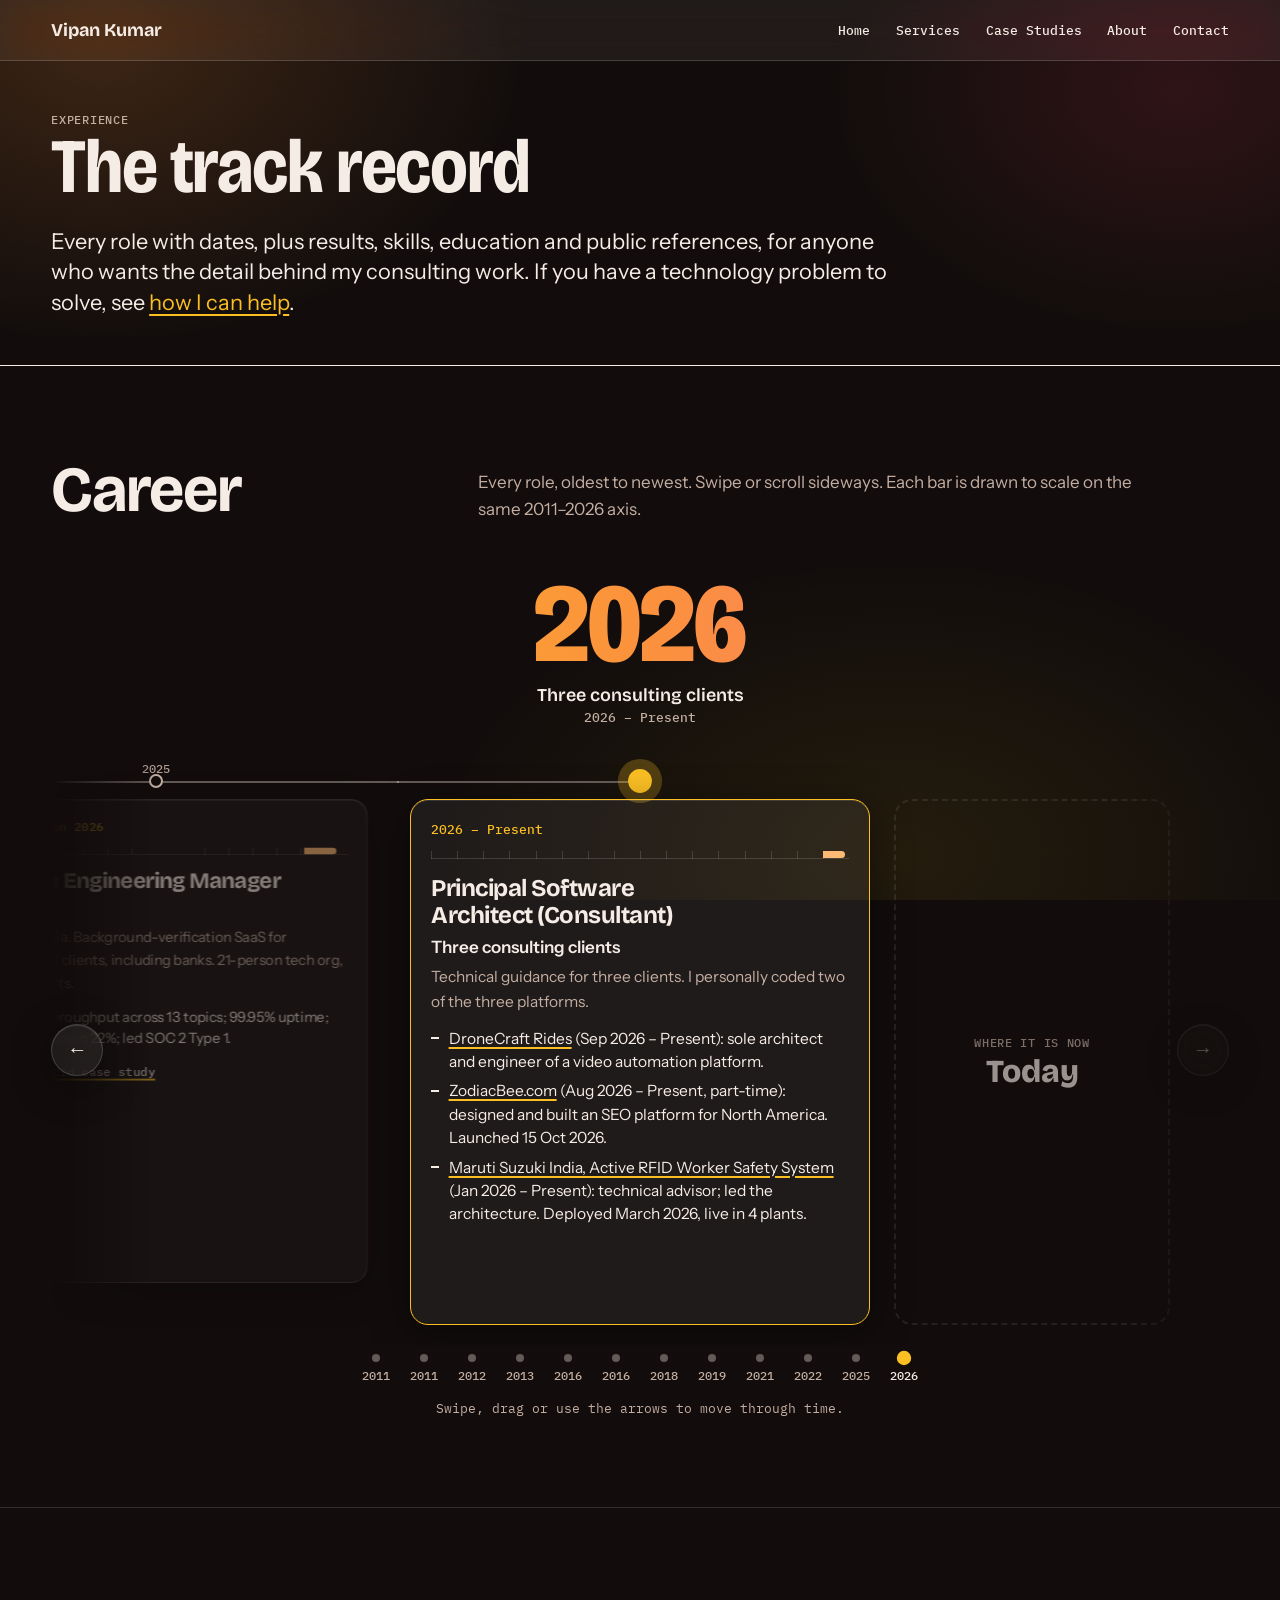
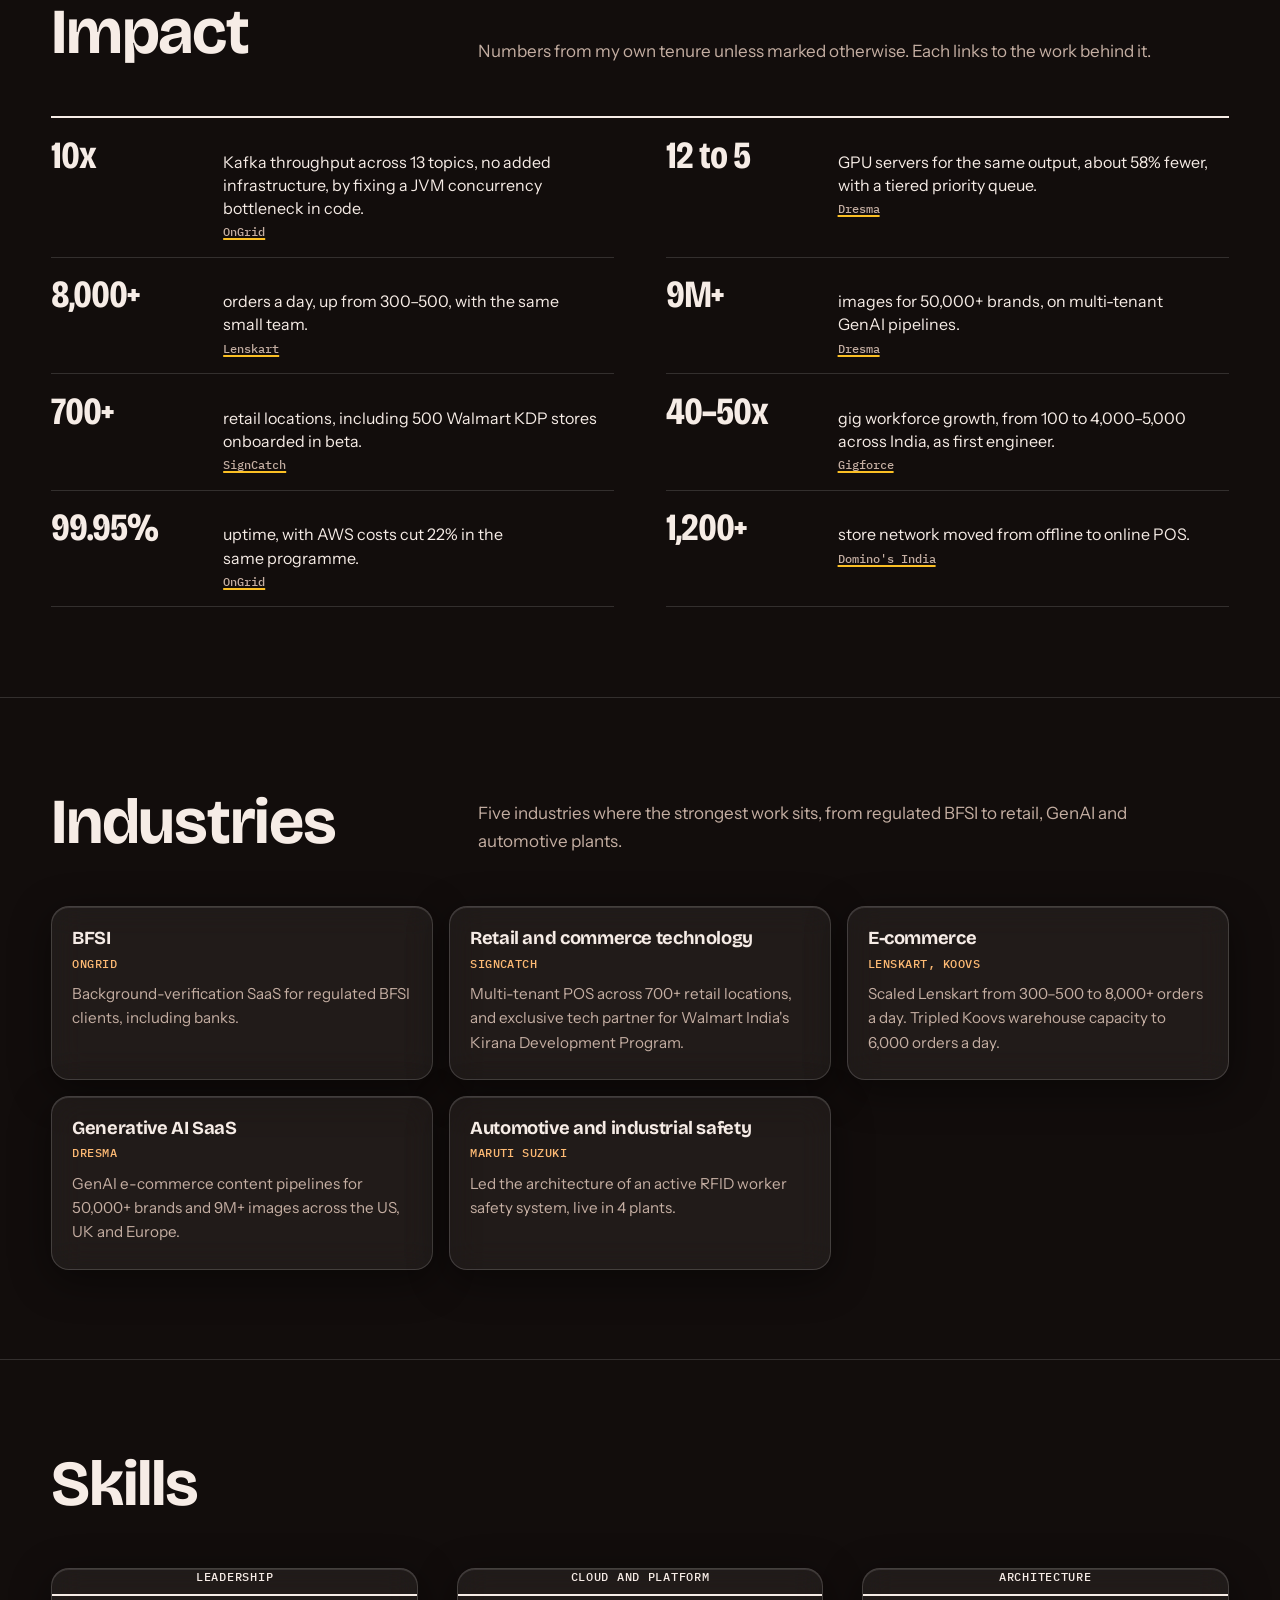
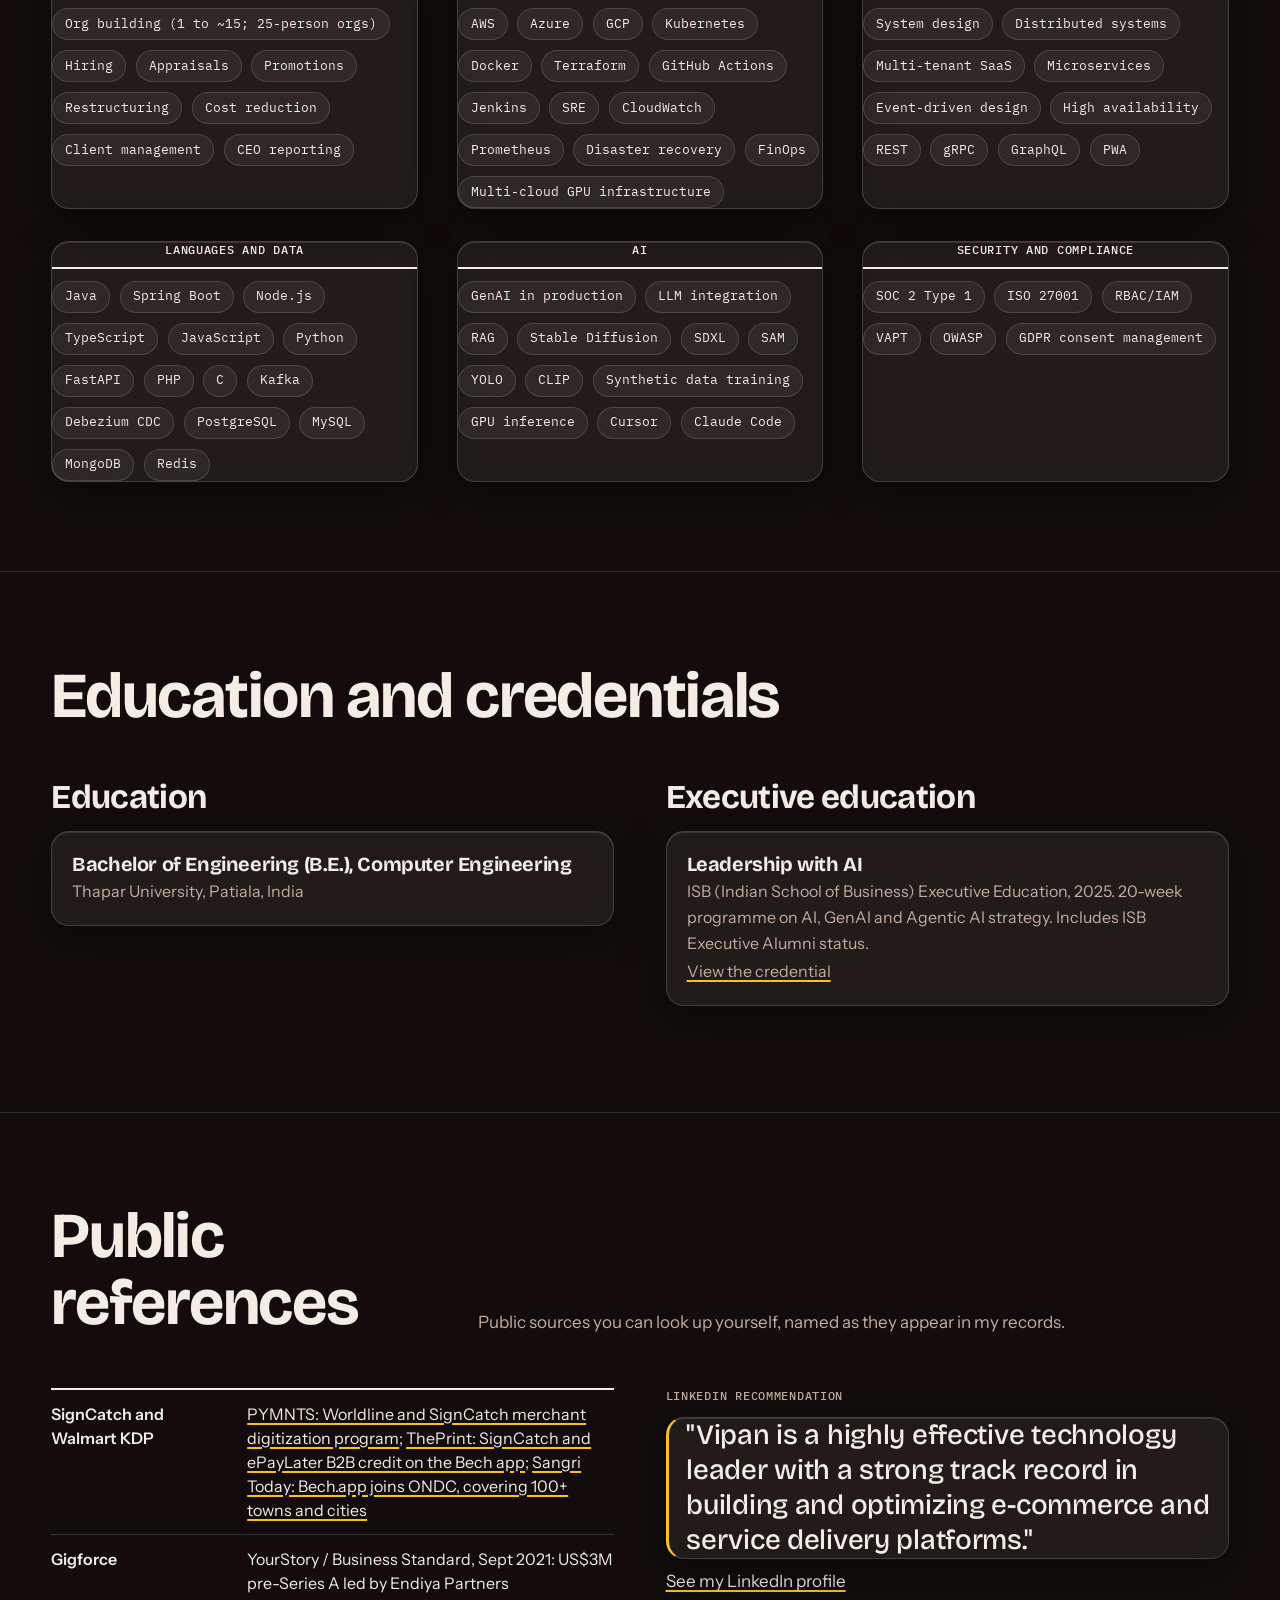
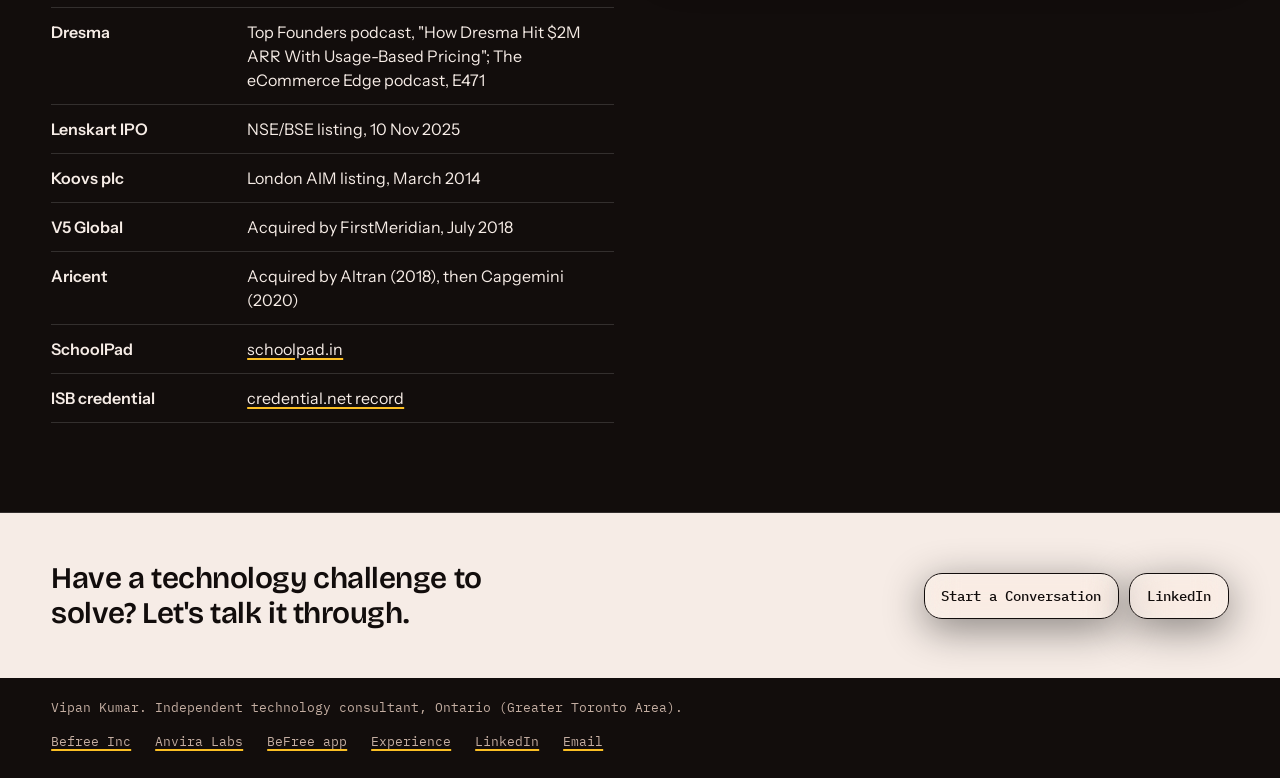
==== commit 9b9d4184: "Interlink with Befree Inc and Anvira Labs; update description for SEO Co-Authored-By: Claude Sonnet " ====
--- a/experience.html
+++ b/experience.html
@@ -3,22 +3,22 @@
 <head>
 <meta charset="utf-8">
 <meta name="viewport" content="width=device-width, initial-scale=1">
-<title>Experience | Vipan Kumar</title>
+<title>Experience | Vipan Kumar, Engineering Leader &amp; Architect</title>
 <meta name="description" content="The track record behind Vipan Kumar's technology consulting: every role with dates, measured results, industries, skills, education and public references.">
 <meta name="author" content="Vipan Kumar">
 <link rel="canonical" href="https://vipan.me/experience.html">
 <meta name="robots" content="index, follow, max-image-preview:large">
 <meta property="og:locale" content="en_CA">
-<meta name="twitter:title" content="Experience | Vipan Kumar">
+<meta name="twitter:title" content="Experience | Vipan Kumar, Engineering Leader &amp; Architect">
 <meta name="twitter:description" content="The track record behind Vipan Kumar's technology consulting: every role with dates, measured results, industries, skills, education and public references.">
-<meta name="twitter:image" content="https://vipan.me/assets/og-image.png?v=4">
+<meta name="twitter:image" content="https://vipan.me/assets/og-image.png?v=5">
 <link rel="alternate" type="text/plain" href="https://vipan.me/llms.txt" title="LLM-readable summary">
 <meta property="og:type" content="profile">
 <meta property="og:site_name" content="Vipan Kumar">
-<meta property="og:title" content="Experience | Vipan Kumar">
+<meta property="og:title" content="Experience | Vipan Kumar, Engineering Leader &amp; Architect">
 <meta property="og:description" content="The track record behind Vipan Kumar's technology consulting: every role with dates, measured results, industries, skills, education and public references.">
 <meta property="og:url" content="https://vipan.me/experience.html">
-<meta property="og:image" content="https://vipan.me/assets/og-image.png?v=4">
+<meta property="og:image" content="https://vipan.me/assets/og-image.png?v=5">
 <meta property="og:image:width" content="1200">
 <meta property="og:image:height" content="630">
 <meta property="og:image:alt" content="Vipan Kumar, independent technology consultant, fractional CTO and software architect">
@@ -27,7 +27,7 @@
 <meta name="theme-color" media="(prefers-color-scheme: dark)" content="#120d0c">
 <link rel="icon" href="assets/favicon.svg" type="image/svg+xml">
 <link rel="preload" href="assets/fonts/BricolageGrotesque-var-latin.woff2" as="font" type="font/woff2" crossorigin>
-<link rel="stylesheet" href="assets/css/site.css?v=202611042200">
+<link rel="stylesheet" href="assets/css/site.css?v=202611042500">
 <script>document.documentElement.classList.add('js')</script>
 <script>try{var q=new URLSearchParams(location.search).get('palette');if(q&&/^[a-z]+$/.test(q))document.documentElement.setAttribute('data-palette',q)}catch(e){}</script>
 
@@ -274,8 +274,8 @@
 </div></aside>
 <footer class="site-foot"><div class="wrap">
 <span>Vipan Kumar. Independent technology consultant, Ontario (Greater Toronto Area).</span>
-<nav class="foot-nav" aria-label="Secondary"><a href="experience.html">Experience</a><a href="https://www.linkedin.com/in/vipankverma/" rel="me">LinkedIn</a><a href="mailto:vipankverma03@gmail.com">Email</a></nav>
+<nav class="foot-nav" aria-label="Secondary"><a href="https://befreefit.ca/">Befree Inc</a><a href="https://www.anviralabs.com/">Anvira Labs</a><a href="https://www.befree.fit/">BeFree app</a><a href="experience.html">Experience</a><a href="https://www.linkedin.com/in/vipankverma/" rel="me">LinkedIn</a><a href="mailto:vipankverma03@gmail.com">Email</a></nav>
 </div></footer>
-<script src="assets/js/site.js?v=202611042200"></script>
+<script src="assets/js/site.js?v=202611042500"></script>
 </body>
 </html>
--- a/assets/css/site.css
+++ b/assets/css/site.css
@@ -653,8 +653,7 @@
 .contact-lead { margin-block: 1.1rem 1.5rem; max-width: 52ch; }
 .contact a { text-decoration-color: currentColor; }
 .contact :focus-visible { outline-color: var(--bg); }
-.contact-form { display: none; color-scheme: light; }
-.js .contact-form { display: grid; grid-template-columns: repeat(2, minmax(0, 1fr)); gap: 1rem; }
+.contact-form { display: grid; grid-template-columns: repeat(2, minmax(0, 1fr)); gap: 1rem; color-scheme: light; }
 .field { display: grid; gap: .3rem; align-content: start; min-width: 0; }
 .wide { grid-column: 1 / -1; }
 .field label { font-weight: 600; font-size: .9375rem; }
@@ -668,7 +667,8 @@
 .contact .btn.primary:hover { background: var(--bg); color: var(--accent); filter: none; }
 .form-status { padding: .9rem 1rem; border: 1px solid var(--bg); border-radius: 8px; font-size: .96875rem; line-height: 1.45; }
 .form-status[hidden] { display: none; }
-.form-status button { display: block; margin-top: .6rem; min-height: 40px; padding: .4rem .8rem; font: 500 .8125rem var(--mono); color: inherit; background: none; border: 1px solid currentColor; border-radius: 6px; cursor: pointer; }
+.form-status.is-success { color: #fff; font-weight: 600; background: linear-gradient(135deg, #14532d, #15803d); border-color: #14532d; }
+.contact .btn.primary:disabled { opacity: .65; cursor: progress; }
 
 /* Long consulting headings read better across the full width. */
 #services .section-head, #work .section-head, #engagement .section-head, #recommendations .section-head { grid-template-columns: minmax(0, 1fr); gap: .75rem; }
@@ -713,7 +713,7 @@
   .svc-grid, .eng-grid { grid-template-columns: minmax(0, 1fr); }
   /* Keep the page short on phones: approach and stack remain one tap away on each case study. */
   .proof-facts > div:nth-child(2), .proof-facts > div:nth-child(5) { display: none; }
-  .js .contact-form { grid-template-columns: minmax(0, 1fr); }
+  .contact-form { grid-template-columns: minmax(0, 1fr); }
   .form-foot .btn { flex: 1 1 100%; justify-content: center; }
 }
 @media print {
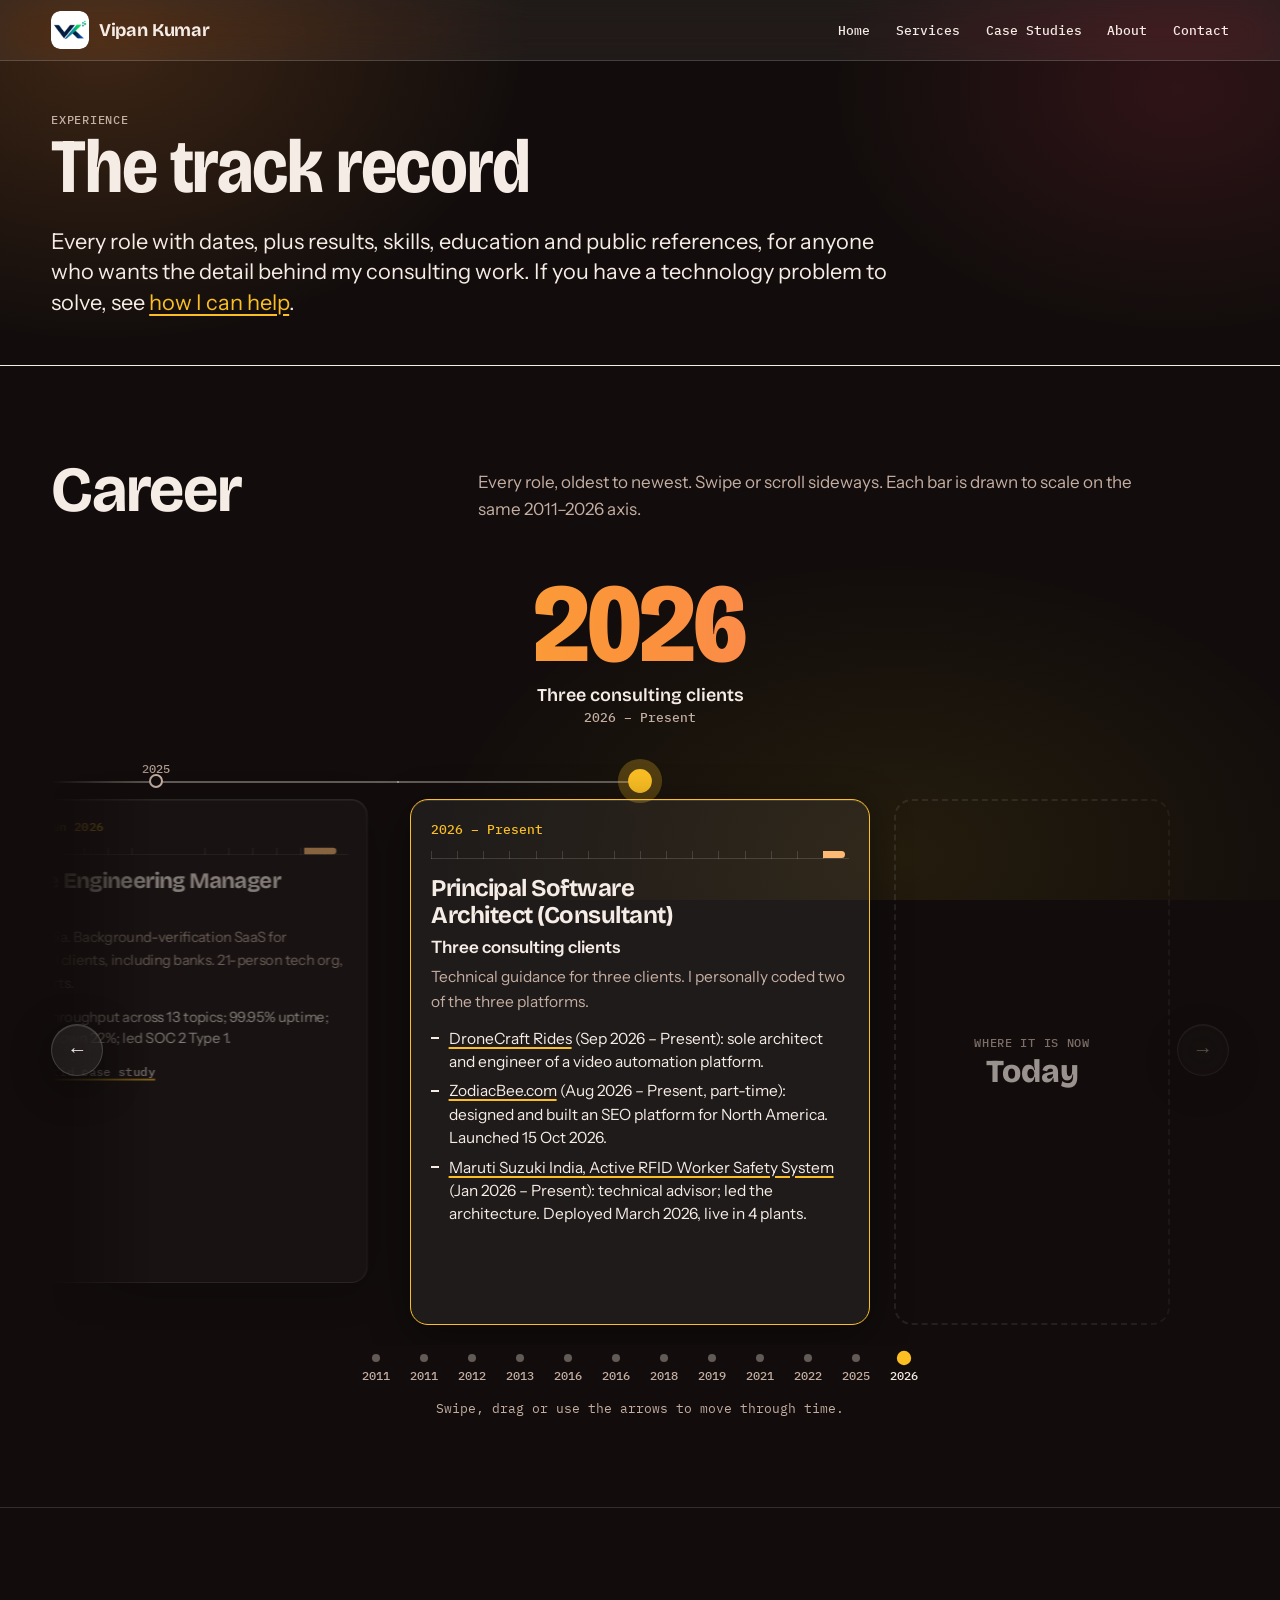
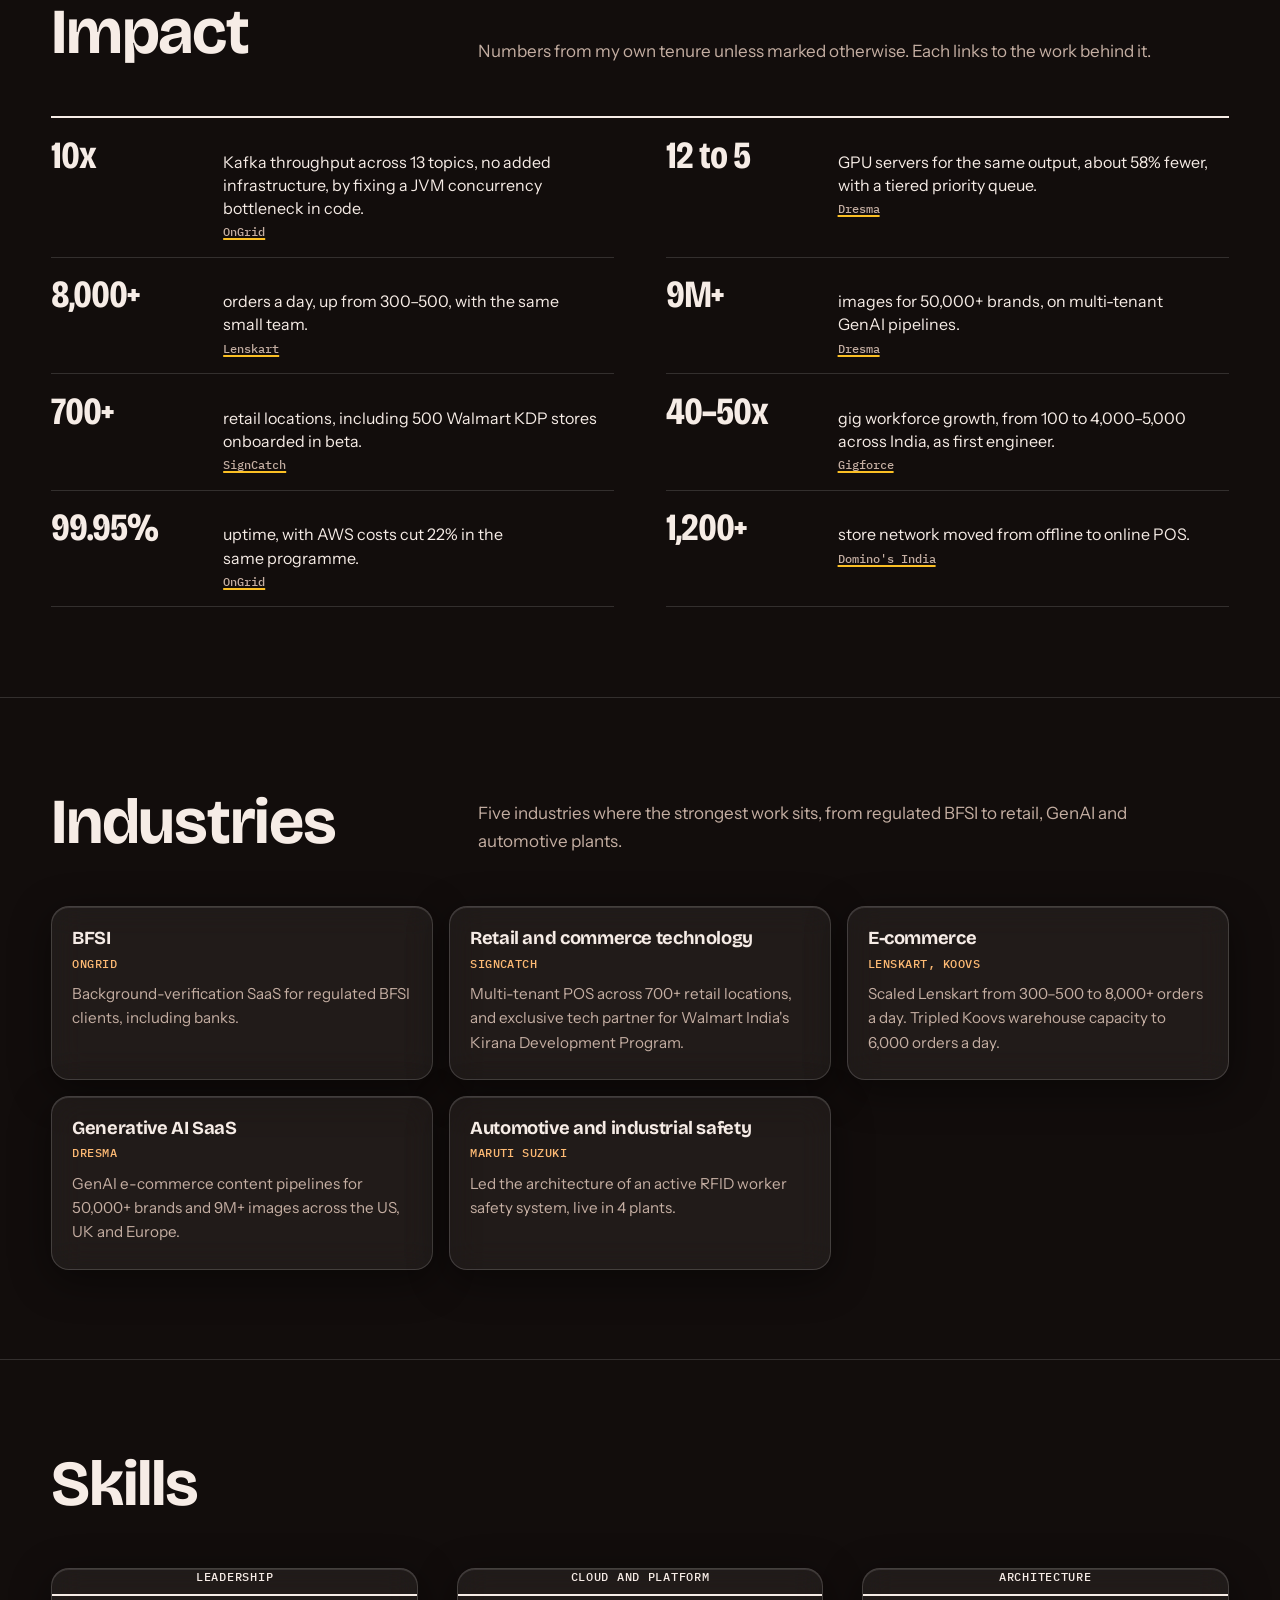
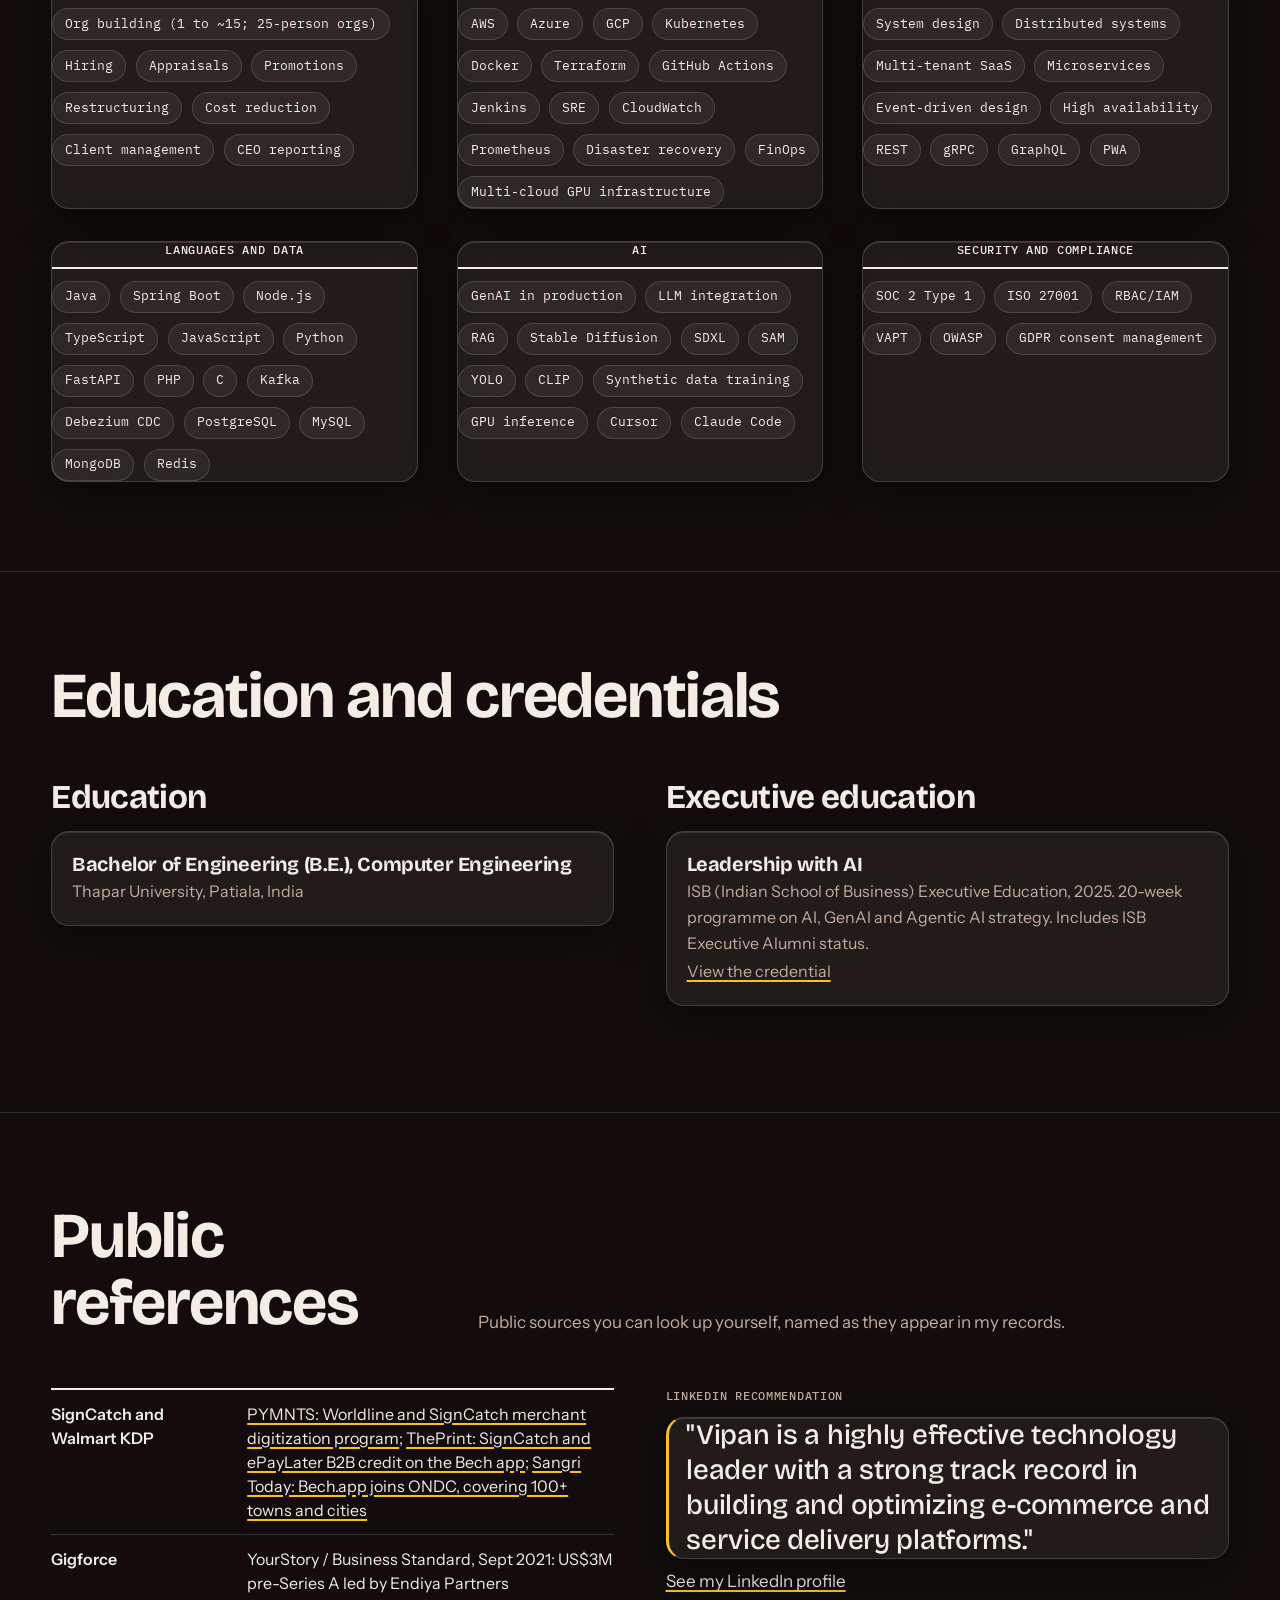
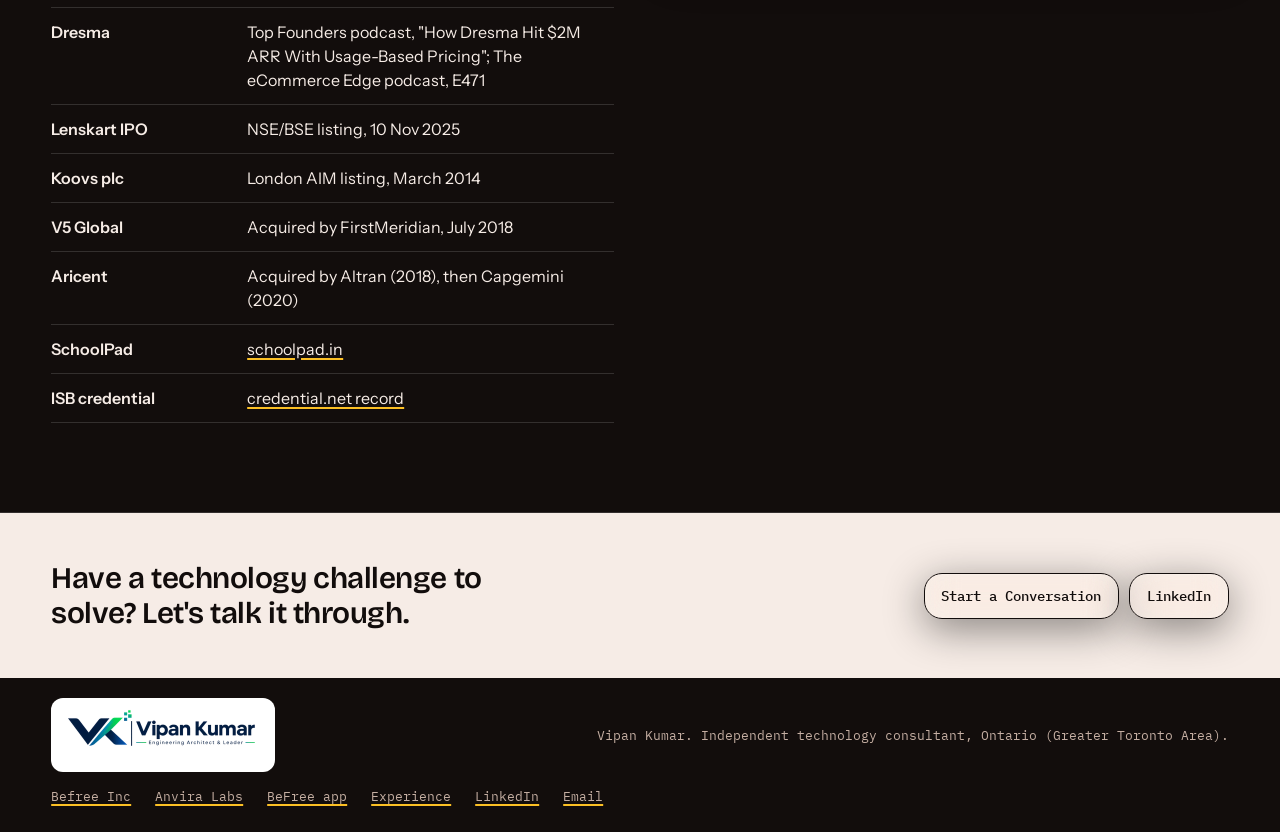
==== commit 5ca07611: "Add Vipan Kumar logo to header and footer, new favicons and social image Co-Authored-By: Claude Sonn" ====
--- a/experience.html
+++ b/experience.html
@@ -11,23 +11,26 @@
 <meta property="og:locale" content="en_CA">
 <meta name="twitter:title" content="Experience | Vipan Kumar, Engineering Leader &amp; Architect">
 <meta name="twitter:description" content="The track record behind Vipan Kumar's technology consulting: every role with dates, measured results, industries, skills, education and public references.">
-<meta name="twitter:image" content="https://vipan.me/assets/og-image.png?v=5">
+<meta name="twitter:image" content="https://vipan.me/assets/vipan-kumar-portfolio-logo-assets/social/og-vipan-kumar.jpg">
 <link rel="alternate" type="text/plain" href="https://vipan.me/llms.txt" title="LLM-readable summary">
 <meta property="og:type" content="profile">
 <meta property="og:site_name" content="Vipan Kumar">
 <meta property="og:title" content="Experience | Vipan Kumar, Engineering Leader &amp; Architect">
 <meta property="og:description" content="The track record behind Vipan Kumar's technology consulting: every role with dates, measured results, industries, skills, education and public references.">
 <meta property="og:url" content="https://vipan.me/experience.html">
-<meta property="og:image" content="https://vipan.me/assets/og-image.png?v=5">
+<meta property="og:image" content="https://vipan.me/assets/vipan-kumar-portfolio-logo-assets/social/og-vipan-kumar.jpg">
 <meta property="og:image:width" content="1200">
 <meta property="og:image:height" content="630">
 <meta property="og:image:alt" content="Vipan Kumar, independent technology consultant, fractional CTO and software architect">
 <meta name="twitter:card" content="summary_large_image">
 <meta name="theme-color" media="(prefers-color-scheme: light)" content="#120d0c">
 <meta name="theme-color" media="(prefers-color-scheme: dark)" content="#120d0c">
-<link rel="icon" href="assets/favicon.svg" type="image/svg+xml">
+<link rel="icon" href="favicon.ico" sizes="any">
+<link rel="icon" type="image/png" sizes="32x32" href="assets/img/brand/favicon-32.png">
+<link rel="icon" type="image/png" sizes="192x192" href="assets/img/brand/favicon-192.png">
+<link rel="apple-touch-icon" sizes="180x180" href="assets/img/brand/favicon-180.png">
 <link rel="preload" href="assets/fonts/BricolageGrotesque-var-latin.woff2" as="font" type="font/woff2" crossorigin>
-<link rel="stylesheet" href="assets/css/site.css?v=202611042500">
+<link rel="stylesheet" href="assets/css/site.css?v=202611252200">
 <script>document.documentElement.classList.add('js')</script>
 <script>try{var q=new URLSearchParams(location.search).get('palette');if(q&&/^[a-z]+$/.test(q))document.documentElement.setAttribute('data-palette',q)}catch(e){}</script>
 
@@ -38,11 +41,12 @@
         y=l.getElementsByTagName(r)[0];y.parentNode.insertBefore(t,y);
     })(window, document, "clarity", "script", "z8hk6c4tax");
 </script>
+<meta name="twitter:image:alt" content="Vipan Kumar, independent technology consultant, fractional CTO and software architect">
 </head>
 <body>
 <a class="skip" href="#main">Skip to content</a>
 <header class="site-head"><div class="wrap">
-<a class="brand" href="index.html"><span>Vipan Kumar</span></a>
+<a class="brand" href="index.html"><img class="brand-mark" src="assets/img/brand/mark-96.png" alt="Vipan Kumar VK logo" width="38" height="38"><span>Vipan Kumar</span></a>
 <button class="nav-toggle" type="button" aria-expanded="false" aria-controls="site-nav">Menu</button>
 <nav class="site-nav" id="site-nav" aria-label="Main">
 <a href="index.html">Home</a>
@@ -273,6 +277,7 @@
 <div class="actions"><a class="btn" href="index.html#contact">Start a Conversation</a><a class="btn" href="https://www.linkedin.com/in/vipankverma/" rel="me">LinkedIn</a></div>
 </div></aside>
 <footer class="site-foot"><div class="wrap">
+<a class="foot-logo" href="index.html"><img src="assets/vipan-kumar-portfolio-logo-assets/logo/vipan-kumar-logo-400.webp" alt="Vipan Kumar, Engineering Architect and Leader" width="200" height="58" loading="lazy"></a>
 <span>Vipan Kumar. Independent technology consultant, Ontario (Greater Toronto Area).</span>
 <nav class="foot-nav" aria-label="Secondary"><a href="https://befreefit.ca/">Befree Inc</a><a href="https://www.anviralabs.com/">Anvira Labs</a><a href="https://www.befree.fit/">BeFree app</a><a href="experience.html">Experience</a><a href="https://www.linkedin.com/in/vipankverma/" rel="me">LinkedIn</a><a href="mailto:vipankverma03@gmail.com">Email</a></nav>
 </div></footer>
--- a/assets/css/site.css
+++ b/assets/css/site.css
@@ -719,3 +719,8 @@
 @media print {
   .contact-form, .nav-toggle { display: none !important; }
 }
+
+/* Brand logo: navy artwork, so it sits on white tiles against the dark theme */
+.brand .brand-mark { width: 38px; height: 38px; border-radius: 9px; box-shadow: none; }
+.foot-logo { display: inline-block; background: #fff; border-radius: 12px; padding: 8px 12px; line-height: 0; }
+.foot-logo img { width: 200px; height: auto; }
